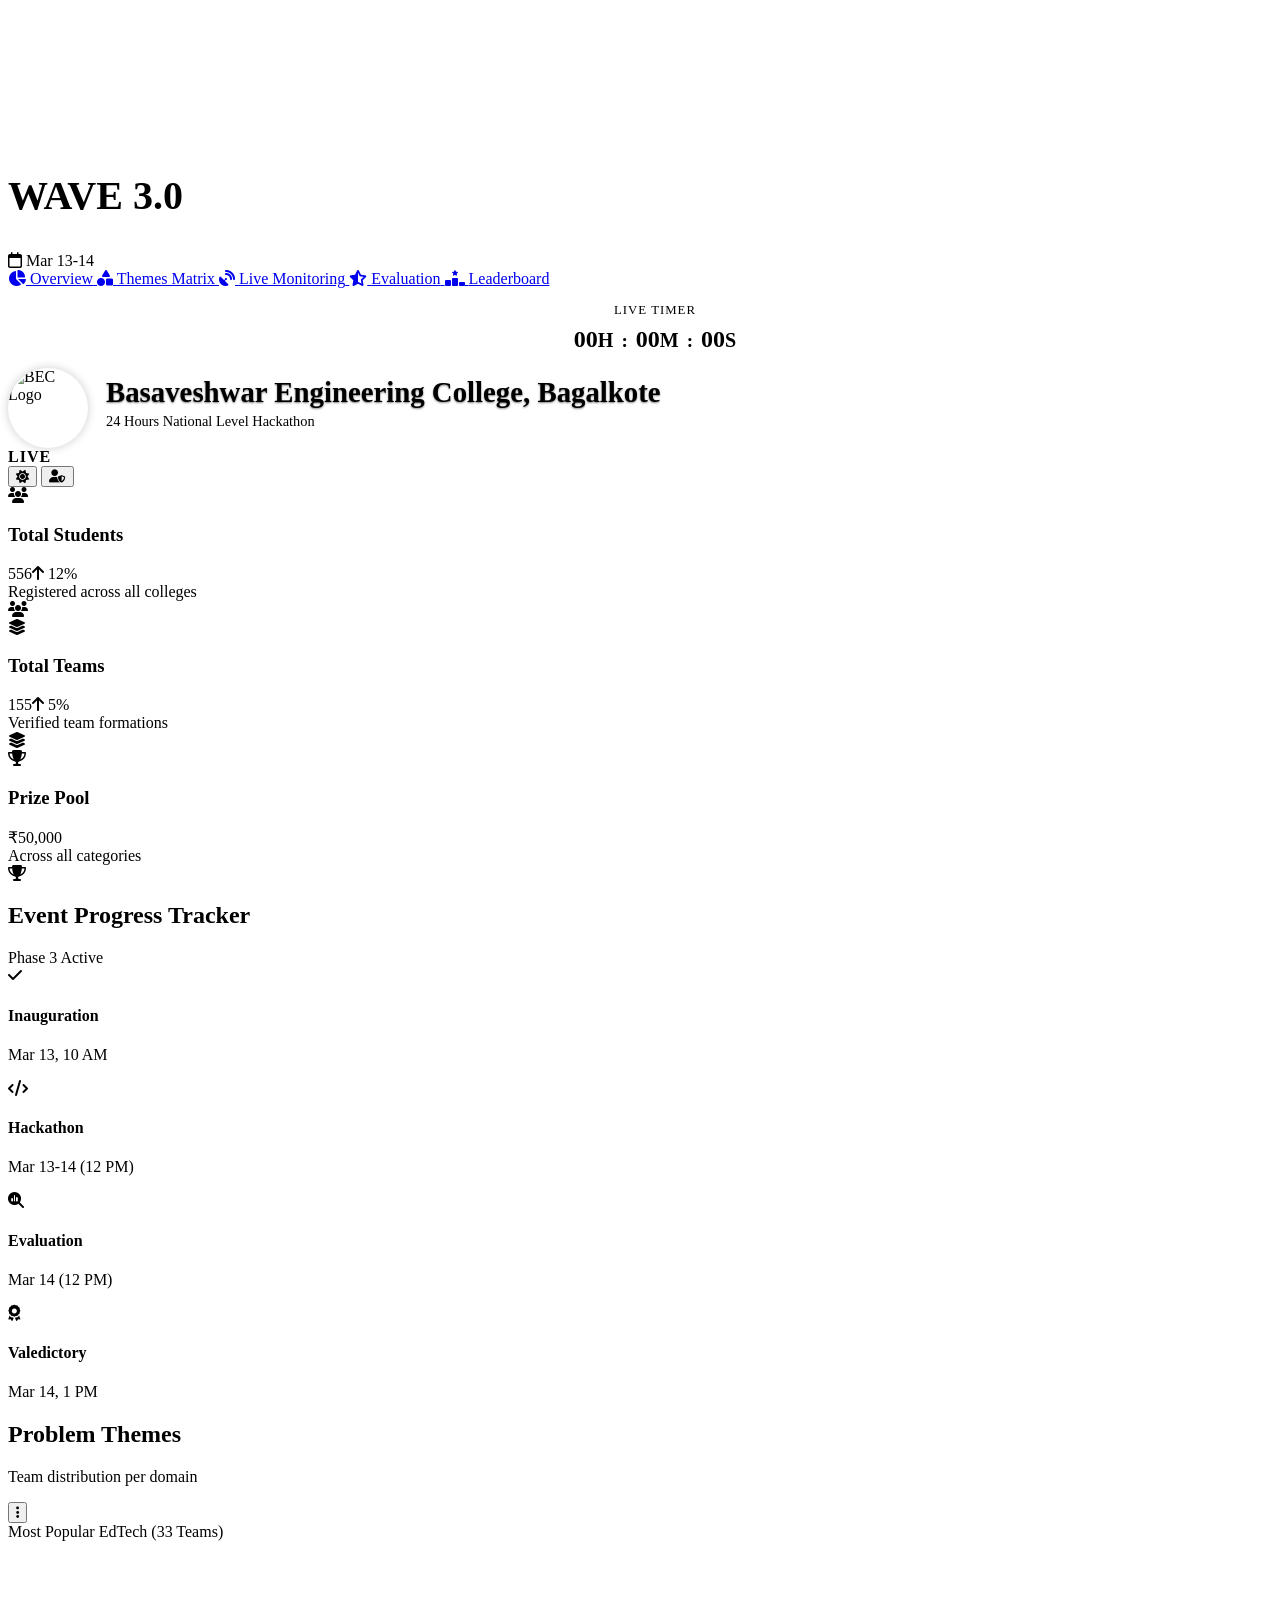
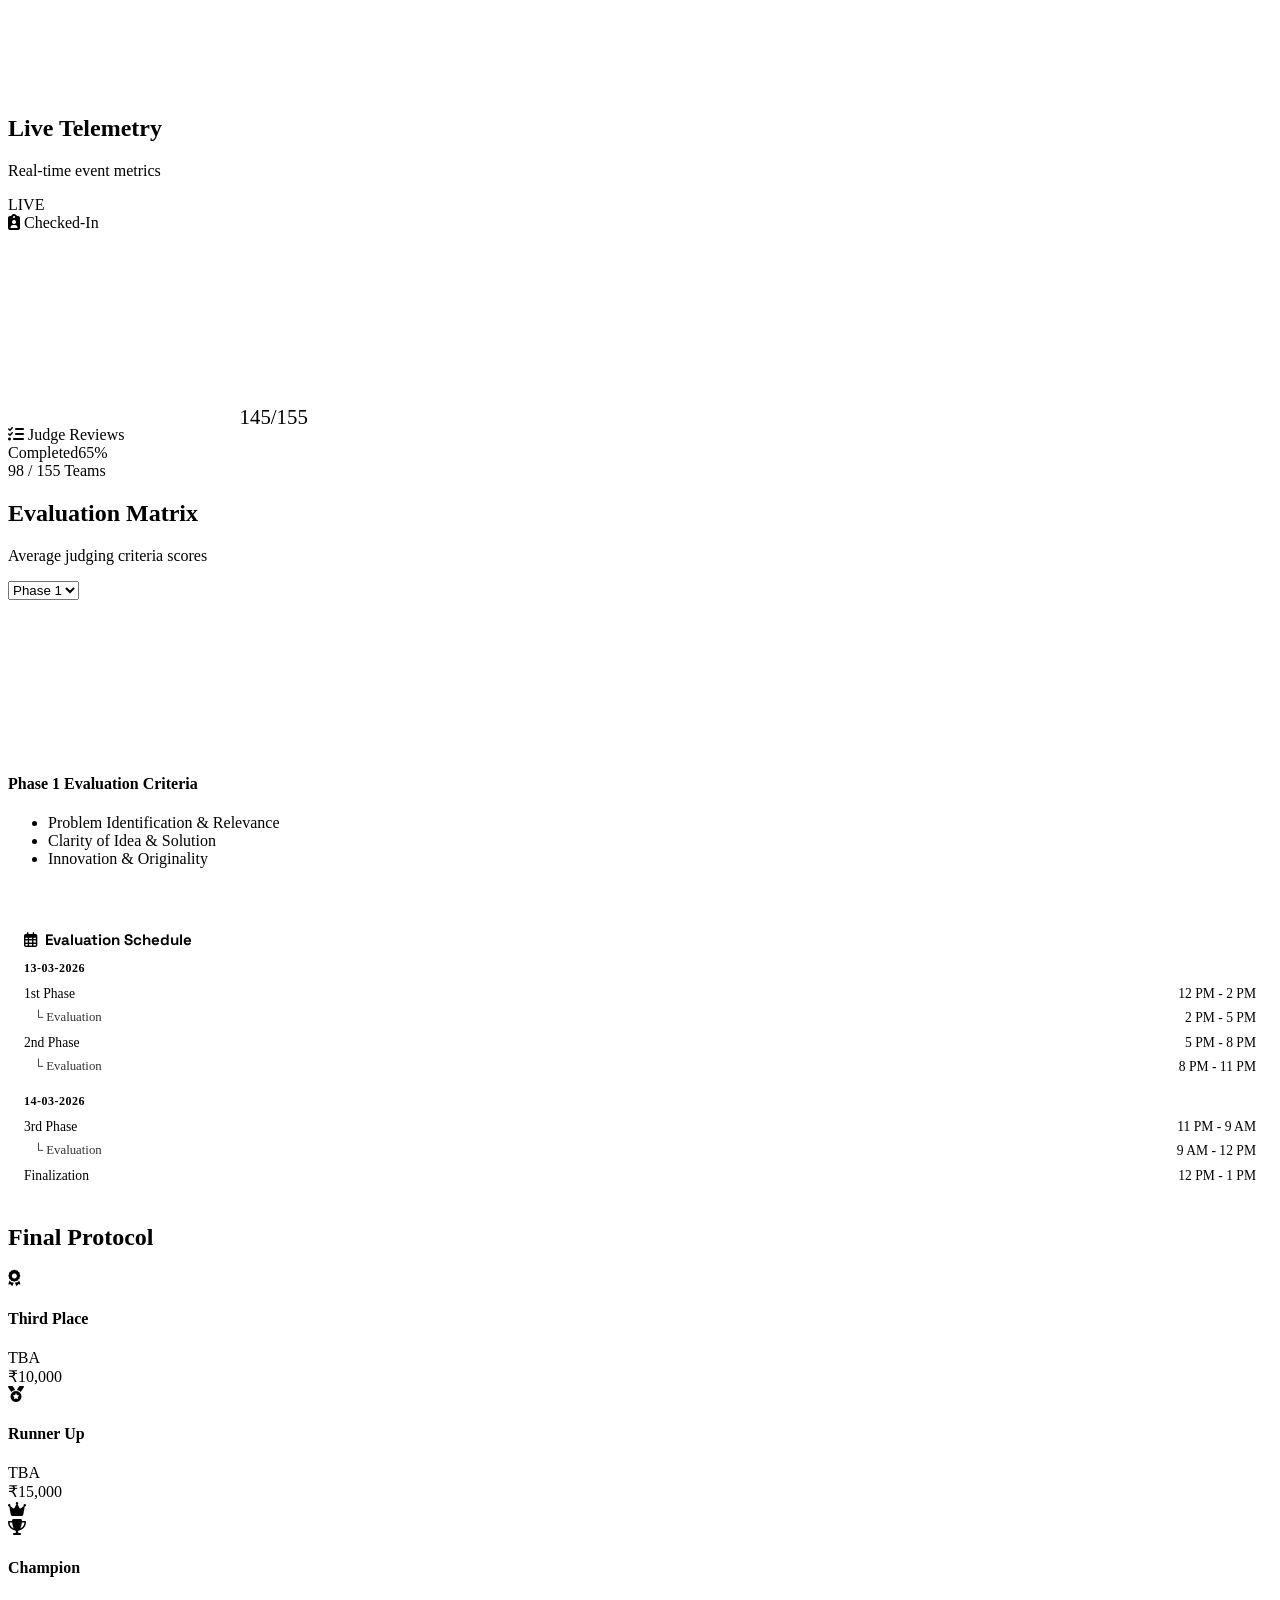
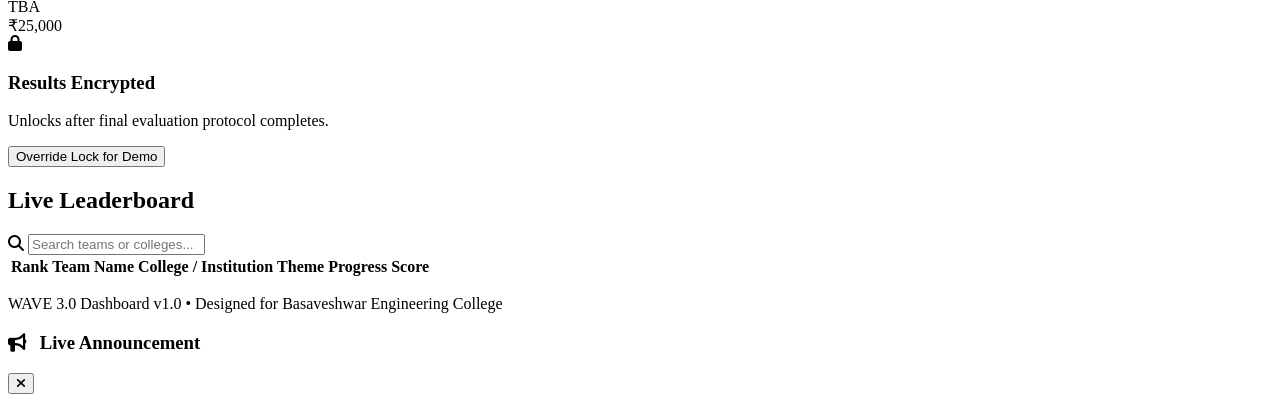
==== index.html @ 823eeda4 "Migrate from localStorage to Firebase Realtime Database for cross-device sync" ====
<!DOCTYPE html>
<html lang="en">

<head>
    <meta charset="UTF-8">
    <meta name="viewport" content="width=device-width, initial-scale=1.0">
    <title>WAVE 3.0 | National Level Hackathon Dashboard</title>

    <!-- Fonts -->
    <link rel="preconnect" href="https://fonts.googleapis.com">
    <link rel="preconnect" href="https://fonts.gstatic.com" crossorigin>
    <link
        href="https://fonts.googleapis.com/css2?family=Outfit:wght@300;400;500;600;700;800&family=Space+Grotesk:wght@400;500;600;700&display=swap"
        rel="stylesheet">

    <!-- Icons -->
    <link rel="stylesheet" href="https://cdnjs.cloudflare.com/ajax/libs/font-awesome/6.4.0/css/all.min.css">

    <!-- Chart.js -->
    <script src="https://cdn.jsdelivr.net/npm/chart.js"></script>

    <!-- Custom Styles -->
    <link rel="stylesheet" href="styles.css">
</head>

<body>

    <!-- Ambient Background Effects -->
    <div class="ambient-bg ambient-1"></div>
    <div class="ambient-bg ambient-2"></div>
    <div class="ambient-bg ambient-3"></div>

    <!-- Light Theme Video Background -->
    <div class="light-bg-video">
        <video autoplay loop muted playsinline>
            <source
                src="https://assets.mixkit.co/videos/preview/mixkit-set-of-colors-moving-in-a-cylinder-1839-large.mp4"
                type="video/mp4">
        </video>
        <div class="video-overlay"></div>
    </div>

    <div class="app-container">
        <!-- Sidebar Navigation -->
        <aside class="sidebar glass-panel">
            <div class="logo">
                <h2 style="font-size: 2.5rem; margin-top: 10px;">WAVE <span>3.0</span></h2>
            </div>

            <div class="event-info-compact">
                <span class="badge date-badge"><i class="fa-regular fa-calendar"></i> Mar 13-14</span>
            </div>

            <nav class="nav-menu">
                <a href="#overview" class="nav-item active">
                    <i class="fa-solid fa-chart-pie"></i>
                    <span>Overview</span>
                </a>
                <a href="#themes" class="nav-item">
                    <i class="fa-solid fa-shapes"></i>
                    <span>Themes Matrix</span>
                </a>
                <a href="#live" class="nav-item">
                    <i class="fa-solid fa-satellite-dish"></i>
                    <span>Live Monitoring</span>
                </a>
                <a href="#evaluation" class="nav-item">
                    <i class="fa-solid fa-star-half-stroke"></i>
                    <span>Evaluation</span>
                </a>
                <a href="#leaderboard" class="nav-item">
                    <i class="fa-solid fa-ranking-star"></i>
                    <span>Leaderboard</span>
                </a>
            </nav>

            <div class="sidebar-footer">
                <div class="countdown-widget glass-panel highlight-border"
                    style="padding: 15px; display: flex; flex-direction: column; align-items: center; justify-content: center; border-radius: 12px; margin-top: auto; width: 100%;">
                    <span class="timer-label"
                        style="display: block; margin-bottom: 8px; font-size: 0.8rem; color: var(--text-muted); text-transform: uppercase; letter-spacing: 1px; border-left: none; padding-left: 0;">Live
                        Timer</span>
                    <div class="time-blocks" id="sidebar-countdown-display"
                        style="font-size: 1.5rem; color: var(--text-main); font-weight: 700; display: flex; justify-content: center; align-items: baseline; gap: 8px; width: 100%;">
                        <span class="time-unit text-gradient-1">00<small>H</small></span><span
                            style="color:var(--text-muted); font-size: 1.2rem;">:</span>
                        <span class="time-unit text-gradient-1">00<small>M</small></span><span
                            style="color:var(--text-muted); font-size: 1.2rem;">:</span>
                        <span class="time-unit text-gradient-1">00<small>S</small></span>
                    </div>
                </div>
            </div>
        </aside>

        <!-- Main Dashboard Content -->
        <main class="main-content">

            <!-- Top Header Bar -->
            <header class="top-bar">
                <div class="page-title" style="display: flex; align-items: center; gap: 18px;">
                    <img src="logo.png" alt="BEC Logo"
                        style="width: 80px; height: 80px; border-radius: 50%; object-fit: cover; background: #fff; box-shadow: 0 0 10px rgba(0,0,0,0.2);">
                    <div>
                        <h2
                            style="font-size: 1.8rem; margin: 0; color: var(--text-main); font-weight: 700; text-shadow: 0 1px 2px rgba(0,0,0,0.5);">
                            Basaveshwar Engineering College, Bagalkote</h2>
                        <h1 style="font-size: 0.9rem; margin-top: 4px; color: var(--text-muted); font-weight: 500;">24
                            Hours National Level Hackathon</h1>
                    </div>
                </div>

                <div class="header-actions">
                    <div class="status-indicator">
                        <span class="pulse"></span>
                        <span style="text-transform: uppercase; letter-spacing: 1px; font-weight: 800;">LIVE</span>
                    </div>

                    <button class="icon-btn glass-panel" id="theme-toggle" title="Toggle Theme"><i
                            class="fa-solid fa-sun"></i></button>
                    <button class="icon-btn glass-panel"><i class="fa-solid fa-user-shield"></i></button>
                </div>
            </header>

            <div class="scroll-area">

                <!-- KPI Statistics -->
                <section id="overview" class="kpi-grid">
                    <div class="kpi-card glass-panel accent-primary">
                        <div class="kpi-icon"><i class="fa-solid fa-users"></i></div>
                        <div class="kpi-details">
                            <h3>Total Students</h3>
                            <div class="kpi-value" id="val-kpiStudents">556<span class="trend up"><i
                                        class="fa-solid fa-arrow-up"></i>
                                    12%</span></div>
                            <div class="kpi-subtext">Registered across all colleges</div>
                        </div>
                        <div class="kpi-bg-icon"><i class="fa-solid fa-users"></i></div>
                    </div>

                    <div class="kpi-card glass-panel accent-secondary">
                        <div class="kpi-icon"><i class="fa-solid fa-layer-group"></i></div>
                        <div class="kpi-details">
                            <h3>Total Teams</h3>
                            <div class="kpi-value" id="val-kpiTeams">155<span class="trend up"><i
                                        class="fa-solid fa-arrow-up"></i>
                                    5%</span></div>
                            <div class="kpi-subtext">Verified team formations</div>
                        </div>
                        <div class="kpi-bg-icon"><i class="fa-solid fa-layer-group"></i></div>
                    </div>

                    <div class="kpi-card glass-panel accent-tertiary">
                        <div class="kpi-icon"><i class="fa-solid fa-trophy"></i></div>
                        <div class="kpi-details">
                            <h3>Prize Pool</h3>
                            <div class="kpi-value" id="val-kpiPrize">₹50,000</div>
                            <div class="kpi-subtext">Across all categories</div>
                        </div>
                        <div class="kpi-bg-icon"><i class="fa-solid fa-trophy"></i></div>
                    </div>

                </section>

                <!-- Event Timeline Tracker -->
                <section class="timeline-section glass-panel">
                    <div class="section-header">
                        <h2>Event Progress Tracker</h2>
                        <span class="badge status-badge">Phase 3 Active</span>
                    </div>

                    <div class="timeline-container">
                        <div class="timeline-track"></div>
                        <div class="timeline-nodes">
                            <div class="node completed">
                                <div class="node-icon"><i class="fa-solid fa-check"></i></div>
                                <h4>Inauguration</h4>
                                <p>Mar 13, 10 AM</p>
                            </div>
                            <div class="node active pulse-node">
                                <div class="node-icon"><i class="fa-solid fa-code"></i></div>
                                <h4>Hackathon</h4>
                                <p>Mar 13-14 (12 PM)</p>
                            </div>
                            <div class="node">
                                <div class="node-icon"><i class="fa-solid fa-magnifying-glass-chart"></i></div>
                                <h4>Evaluation</h4>
                                <p>Mar 14 (12 PM)</p>
                            </div>
                            <div class="node">
                                <div class="node-icon"><i class="fa-solid fa-award"></i></div>
                                <h4>Valedictory</h4>
                                <p>Mar 14, 1 PM</p>
                            </div>
                        </div>
                    </div>
                </section>

                <!-- Complex Grid Layout for Charts & Data -->
                <div class="dashboard-grid">

                    <!-- Themes & Problem Statements -->
                    <section id="themes" class="chart-panel glass-panel tall">
                        <div class="section-header">
                            <div>
                                <h2>Problem Themes</h2>
                                <p class="sub-header">Team distribution per domain</p>
                            </div>
                            <button class="icon-btn small"><i class="fa-solid fa-ellipsis-vertical"></i></button>
                        </div>

                        <div class="theme-highlights">
                            <div class="highlight-item">
                                <span class="highlight-label">Most Popular</span>
                                <span class="highlight-value text-gradient-1">EdTech (33 Teams)</span>
                            </div>
                        </div>

                        <div class="chart-wrapper">
                            <canvas id="themesChart"></canvas>
                        </div>
                    </section>

                    <!-- Live Monitoring Mini-Dashboard -->
                    <section id="live" class="live-monitoring glass-panel wide">
                        <div class="section-header">
                            <div>
                                <h2>Live Telemetry</h2>
                                <p class="sub-header">Real-time event metrics</p>
                            </div>
                            <span class="live-badge"><span class="dot"></span> LIVE</span>
                        </div>

                        <div class="metrics-grid">
                            <div class="metric-box">
                                <div class="metric-header">
                                    <i class="fa-solid fa-clipboard-user color-1"></i> Checked-In
                                </div>
                                <div class="metric-content">
                                    <div class="circ-progress"
                                        style="--val: 92%; --clr: #38bdf8; transform: scale(1.3); margin: 20px;">
                                        <svg>
                                            <circle cx="60" cy="60" r="50"></circle>
                                            <circle cx="60" cy="60" r="50"></circle>
                                        </svg>
                                        <span id="val-telemetryCheckedInSpan">145/155</span>
                                    </div>
                                </div>
                            </div>


                            <div class="metric-box">
                                <div class="metric-header">
                                    <i class="fa-solid fa-list-check color-4"></i> Judge Reviews
                                </div>
                                <div class="metric-content">
                                    <div class="progress-bar-container">
                                        <div class="bar-labels"><span>Completed</span><span
                                                id="val-telemetryReviewsPct">65%</span></div>
                                        <div class="progress-track">
                                            <div class="progress-fill" id="val-telemetryReviewsFill"
                                                style="width: 65%;"></div>
                                        </div>
                                        <div class="reviews-count" id="val-telemetryReviewsCount">98 / 155 Teams</div>
                                    </div>
                                </div>
                            </div>
                        </div>
                    </section>


                </div><!-- End Grid 1 -->

                <!-- Middle Content Area -->
                <div class="content-row">

                    <!-- Evaluation Dashboard -->
                    <section id="evaluation" class="evaluation-panel glass-panel flex-2">
                        <div class="section-header">
                            <div>
                                <h2>Evaluation Matrix</h2>
                                <p class="sub-header">Average judging criteria scores</p>
                            </div>
                            <div class="filters">
                                <select class="glass-select" id="phaseFilter">
                                    <option>Phase 1</option>
                                    <option>Phase 2</option>
                                    <option>Phase 3</option>
                                </select>
                            </div>
                        </div>

                        <div class="eval-content">
                            <div class="eval-chart-area">
                                <canvas id="radarChart"></canvas>
                            </div>

                            <div class="eval-stats">
                                <!-- Removed Average Score stat-row -->
                                <!-- Status removed -->

                                <h4 class="criteria-title" id="criteriaTitle">Phase 1 Evaluation Criteria</h4>
                                <ul class="criteria-list" id="criteriaList">
                                    <li><span class="dot c-1"></span> Problem Identification & Relevance</li>
                                    <li><span class="dot c-2"></span> Clarity of Idea & Solution</li>
                                    <li><span class="dot c-3"></span> Innovation & Originality</li>
                                </ul>

                                <div class="schedule-box"
                                    style="margin-top: 25px; padding: 16px; background: var(--card-inner-bg); border-radius: 12px; border-left: 4px solid var(--accent-1);">
                                    <h4
                                        style="font-family: 'Space Grotesk'; font-size: 0.95rem; margin-bottom: 12px; display: flex; align-items: center; gap: 8px;">
                                        <i class="fa-regular fa-calendar-days"
                                            style="color: var(--accent-1-light);"></i> Evaluation Schedule
                                    </h4>

                                    <div
                                        style="font-size: 0.75rem; color: var(--accent-2-light); font-weight: 700; margin-bottom: 6px; text-transform: uppercase; letter-spacing: 0.5px;">
                                        13-03-2026</div>
                                    <div
                                        style="display: flex; justify-content: space-between; font-size: 0.85rem; padding: 4px 0;">
                                        <span style="color: var(--text-main); font-weight: 500;">1st Phase</span> <span
                                            style="color: var(--text-muted);">12 PM - 2 PM</span>
                                    </div>
                                    <div
                                        style="display: flex; justify-content: space-between; font-size: 0.85rem; padding: 4px 0; border-bottom: 1px dashed rgba(255,255,255,0.05);">
                                        <span style="color: var(--text-main); font-weight: 500; padding-left: 10px; font-size: 0.8rem; opacity: 0.8;">└ Evaluation</span> <span
                                            style="color: var(--text-muted);">2 PM - 5 PM</span>
                                    </div>
                                    <div
                                        style="display: flex; justify-content: space-between; font-size: 0.85rem; padding: 4px 0;">
                                        <span style="color: var(--text-main); font-weight: 500;">2nd Phase</span> <span
                                            style="color: var(--text-muted);">5 PM - 8 PM</span>
                                    </div>
                                    <div
                                        style="display: flex; justify-content: space-between; font-size: 0.85rem; padding: 4px 0; border-bottom: 1px dashed rgba(255,255,255,0.05);">
                                        <span style="color: var(--text-main); font-weight: 500; padding-left: 10px; font-size: 0.8rem; opacity: 0.8;">└ Evaluation</span> <span
                                            style="color: var(--text-muted);">8 PM - 11 PM</span>
                                    </div>

                                    <div
                                        style="font-size: 0.75rem; color: var(--accent-2-light); font-weight: 700; margin-top: 14px; margin-bottom: 6px; text-transform: uppercase; letter-spacing: 0.5px;">
                                        14-03-2026</div>
                                    <div
                                        style="display: flex; justify-content: space-between; font-size: 0.85rem; padding: 4px 0;">
                                        <span style="color: var(--text-main); font-weight: 500;">3rd Phase</span> <span
                                            style="color: var(--text-muted);">11 PM - 9 AM</span>
                                    </div>
                                    <div
                                        style="display: flex; justify-content: space-between; font-size: 0.85rem; padding: 4px 0; border-bottom: 1px dashed rgba(255,255,255,0.05);">
                                        <span style="color: var(--text-main); font-weight: 500; padding-left: 10px; font-size: 0.8rem; opacity: 0.8;">└ Evaluation</span> <span
                                            style="color: var(--text-muted);">9 AM - 12 PM</span>
                                    </div>
                                    <div
                                        style="display: flex; justify-content: space-between; font-size: 0.85rem; padding: 4px 0;">
                                        <span style="color: var(--text-main); font-weight: 500;">Finalization</span>
                                        <span style="color: var(--text-muted);">12 PM - 1 PM</span>
                                    </div>
                                </div>
                            </div>
                        </div>
                    </section>

                    <!-- Winners / Results Section -->
                    <section class="results-panel glass-panel flex-1">
                        <div class="section-header center">
                            <h2 class="glow-text">Final Protocol</h2>
                        </div>

                        <div class="podium-area hidden" id="resultsPodium">
                            <div class="podium-spot third-place">
                                <div class="trophy-icon bronze"><i class="fa-solid fa-award"></i></div>
                                <h4>Third Place</h4>
                                <div class="team-name placeholderblur">TBA</div>
                                <div class="prize">₹10,000</div>
                            </div>

                            <div class="podium-spot runner-up">
                                <div class="trophy-icon silver"><i class="fa-solid fa-medal"></i></div>
                                <h4>Runner Up</h4>
                                <div class="team-name placeholderblur">TBA</div>
                                <div class="prize">₹15,000</div>
                            </div>

                            <div class="podium-spot winner">
                                <div class="winner-crown"><i class="fa-solid fa-crown"></i></div>
                                <div class="trophy-icon gold"><i class="fa-solid fa-trophy"></i></div>
                                <h4>Champion</h4>
                                <div class="team-name placeholderblur">TBA</div>
                                <div class="prize">₹25,000</div>
                            </div>
                        </div>

                        <div class="results-lock" id="resultsLock">
                            <div class="lock-icon"><i class="fa-solid fa-lock"></i></div>
                            <h3>Results Encrypted</h3>
                            <p>Unlocks after final evaluation protocol completes.</p>
                            <button class="btn-primary" onclick="unlockResults()">Override Lock for Demo</button>
                        </div>
                    </section>

                </div>

                <!-- Leaderboard Table -->
                <section id="leaderboard" class="glass-panel table-panel full-width">
                    <div class="section-header">
                        <h2>Live Leaderboard</h2>
                        <div class="search-box glass-panel">
                            <i class="fa-solid fa-search"></i>
                            <input type="text" placeholder="Search teams or colleges...">
                        </div>
                    </div>

                    <div class="table-responsive">
                        <table class="leaderboard-table">
                            <thead>
                                <tr>
                                    <th>Rank</th>
                                    <th>Team Name</th>
                                    <th>College / Institution</th>
                                    <th>Theme</th>
                                    <th>Progress</th>
                                    <th>Score</th>
                                </tr>
                            </thead>
                            <tbody id="leaderboardBody">
                                <!-- Populated via JS -->
                            </tbody>
                        </table>
                    </div>
                </section>

                <footer class="dashboard-footer">
                    <p>WAVE 3.0 Dashboard v1.0 • Designed for Basaveshwar Engineering College</p>
                </footer>

            </div> <!-- End Scroll Area -->
        </main>
    </div>

    <!-- Announcement Modal -->
    <div id="announcementModal" class="announcement-modal glass-panel">
        <div class="modal-content">
            <div class="modal-header">
                <h3><i class="fa-solid fa-bullhorn" style="color: var(--warning); margin-right: 8px;"></i> Live
                    Announcement</h3>
                <button class="close-btn" id="closeAnnouncement" title="Dismiss"><i
                        class="fa-solid fa-xmark"></i></button>
            </div>
            <div class="modal-body">
                <p id="announcementText"></p>
            </div>
        </div>
    </div>

    <!-- Firebase SDK -->
    <script src="https://www.gstatic.com/firebasejs/10.12.0/firebase-app-compat.js"></script>
    <script src="https://www.gstatic.com/firebasejs/10.12.0/firebase-database-compat.js"></script>
    <script>
      const firebaseConfig = {
        apiKey: "AIzaSyD2qMtghJvPz-q-ocvJIHCxxHdGhE-P-HE",
        authDomain: "wave-3-0.firebaseapp.com",
        databaseURL: "https://wave-3-0-default-rtdb.asia-southeast1.firebasedatabase.app",
        projectId: "wave-3-0",
        storageBucket: "wave-3-0.firebasestorage.app",
        messagingSenderId: "393079919567",
        appId: "1:393079919567:web:6c77c2d3171559cbf3f8ba"
      };
      firebase.initializeApp(firebaseConfig);
      window.db = firebase.database();
    </script>

    <!-- Scripts -->
    <script src="script.js"></script>
</body>

</html>
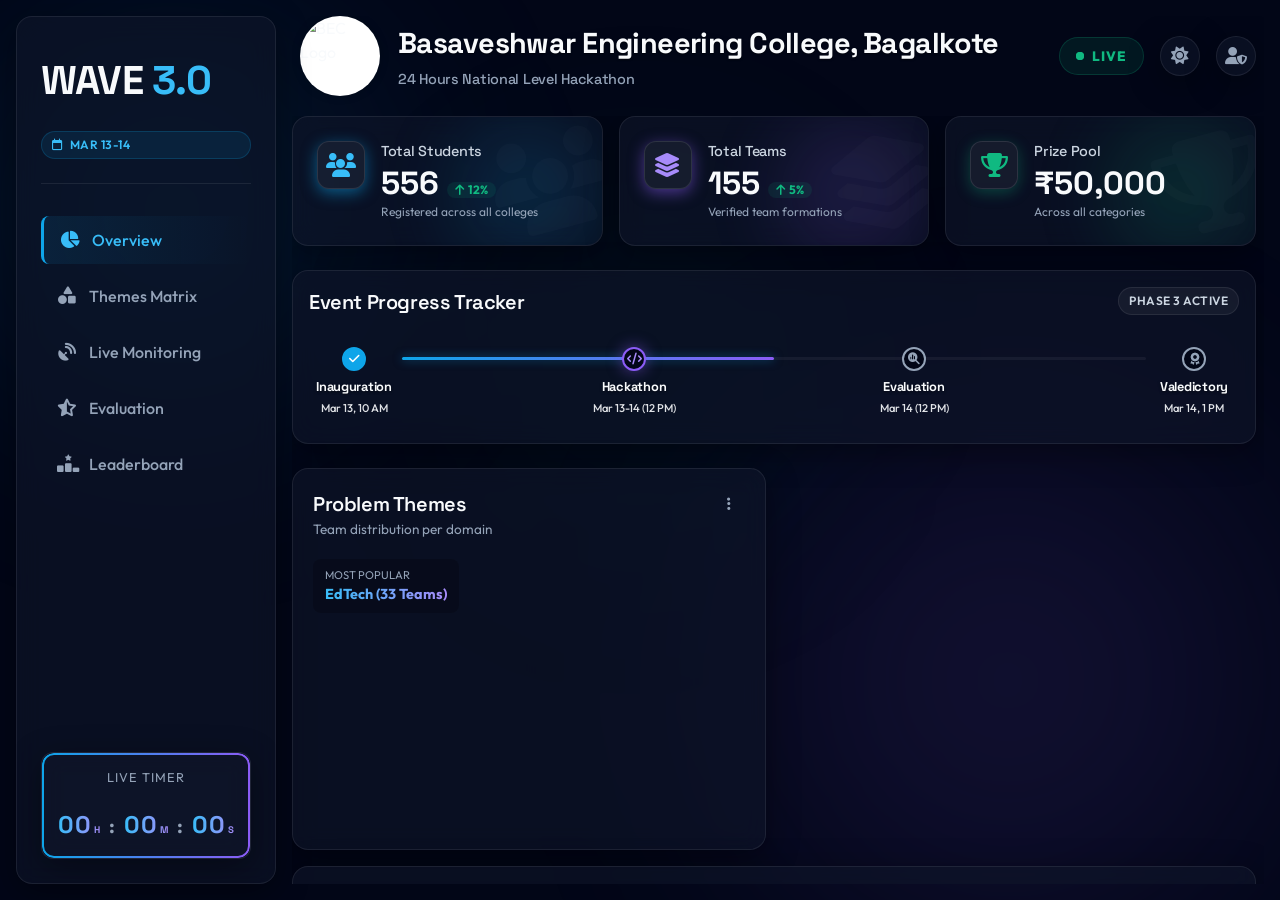
==== commit 1caac3bd: "Add fullscreen clock mode and auto-scroll features with admin controls" ====
--- a/index.html
+++ b/index.html
@@ -24,6 +24,39 @@
 </head>
 
 <body>
+
+    <!-- Fullscreen Clock Overlay -->
+    <div id="fullscreenClockOverlay" class="fullscreen-clock-overlay hidden">
+        <div class="fs-clock-content">
+            <div class="fs-clock-branding">
+                <h2 class="fs-clock-title">WAVE <span>3.0</span></h2>
+                <p class="fs-clock-subtitle">24 Hours National Level Hackathon</p>
+            </div>
+            <div class="fs-clock-timer-wrap">
+                <div class="fs-clock-timer" id="fs-clock-timer">
+                    <div class="fs-time-block">
+                        <span class="fs-time-value" id="fs-hours">00</span>
+                        <span class="fs-time-label">HOURS</span>
+                    </div>
+                    <span class="fs-time-separator">:</span>
+                    <div class="fs-time-block">
+                        <span class="fs-time-value" id="fs-minutes">00</span>
+                        <span class="fs-time-label">MINUTES</span>
+                    </div>
+                    <span class="fs-time-separator">:</span>
+                    <div class="fs-time-block">
+                        <span class="fs-time-value" id="fs-seconds">00</span>
+                        <span class="fs-time-label">SECONDS</span>
+                    </div>
+                </div>
+            </div>
+            <div class="fs-clock-badge">
+                <span class="pulse"></span>
+                <span>LIVE COUNTDOWN</span>
+            </div>
+        </div>
+        <div class="fs-particles" id="fsParticles"></div>
+    </div>
 
     <!-- Ambient Background Effects -->
     <div class="ambient-bg ambient-1"></div>
@@ -452,6 +485,12 @@
         </div>
     </div>
 
+    <!-- Auto-Scroll Indicator -->
+    <div id="autoScrollIndicator" class="auto-scroll-indicator hidden">
+        <i class="fa-solid fa-arrows-up-down"></i>
+        <span>Auto-Scrolling</span>
+    </div>
+
     <!-- Firebase SDK -->
     <script src="https://www.gstatic.com/firebasejs/10.12.0/firebase-app-compat.js"></script>
     <script src="https://www.gstatic.com/firebasejs/10.12.0/firebase-database-compat.js"></script>
--- a/styles.css
+++ b/styles.css
@@ -0,0 +1,2410 @@
+/* WAVE 3.0 Hackathon Dashboard Styles */
+
+:root {
+    --bg-base: #020617;
+    --bg-surface: rgba(15, 23, 42, 0.6);
+    --bg-surface-hover: rgba(15, 23, 42, 0.8);
+
+    --accent-1: #0ea5e9;
+    --accent-1-light: #38bdf8;
+    --accent-1-glow: rgba(14, 165, 233, 0.5);
+
+    --accent-2: #8b5cf6;
+    --accent-2-light: #a78bfa;
+    --accent-2-glow: rgba(139, 92, 246, 0.5);
+
+    --success: #10b981;
+    --success-glow: rgba(16, 185, 129, 0.3);
+    --warning: #f59e0b;
+    --error: #ef4444;
+
+    --text-main: #f8fafc;
+    --text-muted: #94a3b8;
+    --text-dark: #cbd5e1;
+
+    --glass-border: rgba(255, 255, 255, 0.08);
+    --glass-border-strong: rgba(255, 255, 255, 0.15);
+    --glass-shadow: 0 8px 32px 0 rgba(0, 0, 0, 0.37);
+    --glass-blur: blur(12px);
+
+    --radius-sm: 8px;
+    --radius-md: 16px;
+    --transition: all 0.3s cubic-bezier(0.4, 0, 0.2, 1);
+
+    --card-inner-bg: rgba(0, 0, 0, 0.2);
+    --glass-select-bg: rgba(0, 0, 0, 0.3);
+}
+
+[data-theme="light"] {
+    --bg-base: #f8fafc;
+    --bg-surface: rgba(255, 255, 255, 0.85);
+    --bg-surface-hover: rgba(255, 255, 255, 1);
+
+    --text-main: #0f172a;
+    --text-muted: #64748b;
+    --text-dark: #1e293b;
+
+    --glass-border: rgba(0, 0, 0, 0.05);
+    --glass-border-strong: rgba(14, 165, 233, 0.3);
+    --glass-shadow: 0 10px 40px -10px rgba(0, 0, 0, 0.1);
+
+    --card-inner-bg: rgba(241, 245, 249, 0.7);
+    --glass-select-bg: rgba(255, 255, 255, 0.9);
+
+    --accent-1-glow: rgba(14, 165, 233, 0.3);
+    --accent-2-glow: rgba(139, 92, 246, 0.3);
+}
+
+[data-theme="light"] .glass-panel {
+    box-shadow: 0 10px 30px -10px rgba(14, 165, 233, 0.15),
+        0 4px 6px -4px rgba(0, 0, 0, 0.05);
+    transition: all 0.4s cubic-bezier(0.4, 0, 0.2, 1);
+}
+
+[data-theme="light"] .glass-panel:hover {
+    transform: translateY(-4px);
+    box-shadow: 0 20px 40px -10px rgba(14, 165, 233, 0.25),
+        0 8px 10px -6px rgba(0, 0, 0, 0.1);
+    border-color: rgba(14, 165, 233, 0.4);
+}
+
+[data-theme="light"] .kpi-card:hover::before {
+    opacity: 0.5;
+    filter: blur(30px);
+}
+
+@keyframes light-gradient-pan {
+    0% {
+        background-position: 0% 50%;
+    }
+
+    50% {
+        background-position: 100% 50%;
+    }
+
+    100% {
+        background-position: 0% 50%;
+    }
+}
+
+[data-theme="light"] body {
+    background: transparent;
+}
+
+* {
+    margin: 0;
+    padding: 0;
+    box-sizing: border-box;
+}
+
+body {
+    font-family: 'Outfit', sans-serif;
+    background-color: var(--bg-base);
+    color: var(--text-main);
+    line-height: 1.5;
+    overflow: hidden;
+    height: 100vh;
+    height: 100dvh;
+}
+
+h1,
+h2,
+h3,
+h4,
+h5,
+h6 {
+    font-family: 'Space Grotesk', sans-serif;
+    letter-spacing: -0.02em;
+}
+
+a {
+    text-decoration: none;
+    color: inherit;
+}
+
+button {
+    font-family: inherit;
+    cursor: pointer;
+    border: none;
+    outline: none;
+    background: transparent;
+}
+
+input,
+select {
+    font-family: inherit;
+}
+
+.ambient-bg {
+    position: fixed;
+    border-radius: 50%;
+    filter: blur(100px);
+    z-index: -1;
+    animation: float 20s infinite ease-in-out alternate;
+}
+
+.ambient-1 {
+    top: -10%;
+    left: -10%;
+    width: 600px;
+    height: 600px;
+    background: radial-gradient(circle, rgba(14, 165, 233, 0.15) 0%, rgba(0, 0, 0, 0) 70%);
+}
+
+[data-theme="light"] .ambient-1 {
+    background: radial-gradient(circle, rgba(14, 165, 233, 0.3) 0%, rgba(255, 255, 255, 0) 70%);
+}
+
+.ambient-2 {
+    bottom: -20%;
+    right: -10%;
+    width: 800px;
+    height: 800px;
+    background: radial-gradient(circle, rgba(139, 92, 246, 0.15) 0%, rgba(0, 0, 0, 0) 70%);
+    animation-delay: -5s;
+}
+
+[data-theme="light"] .ambient-2 {
+    background: radial-gradient(circle, rgba(139, 92, 246, 0.3) 0%, rgba(255, 255, 255, 0) 70%);
+}
+
+.ambient-3 {
+    top: 40%;
+    left: 50%;
+    transform: translate(-50%, -50%);
+    width: 500px;
+    height: 500px;
+    background: radial-gradient(circle, rgba(16, 185, 129, 0.08) 0%, rgba(0, 0, 0, 0) 70%);
+    animation-duration: 25s;
+}
+
+[data-theme="light"] .ambient-3 {
+    background: radial-gradient(circle, rgba(16, 185, 129, 0.2) 0%, rgba(255, 255, 255, 0) 70%);
+}
+
+@keyframes float {
+    0% {
+        transform: translateY(0) scale(1);
+    }
+
+    100% {
+        transform: translateY(-50px) scale(1.1);
+    }
+}
+
+/* Animated Video Background (Light Mode) */
+.light-bg-video {
+    position: fixed;
+    top: 0;
+    left: 0;
+    width: 100vw;
+    height: 100vh;
+    overflow: hidden;
+    z-index: -2;
+    opacity: 0;
+    transition: opacity 0.5s ease;
+    pointer-events: none;
+}
+
+[data-theme="light"] .light-bg-video {
+    opacity: 1;
+}
+
+.light-bg-video video {
+    width: 100vw;
+    height: 100vh;
+    object-fit: cover;
+    position: absolute;
+    top: 0;
+    left: 0;
+}
+
+.video-overlay {
+    position: absolute;
+    top: 0;
+    left: 0;
+    width: 100%;
+    height: 100%;
+    /* Add a rich frosted glass fade over the video */
+    background: linear-gradient(135deg, rgba(255, 255, 255, 0.4), rgba(240, 249, 255, 0.7));
+    backdrop-filter: blur(16px);
+    -webkit-backdrop-filter: blur(16px);
+}
+
+.glass-panel {
+    background: var(--bg-surface);
+    backdrop-filter: var(--glass-blur);
+    -webkit-backdrop-filter: var(--glass-blur);
+    border: 1px solid var(--glass-border);
+    border-radius: var(--radius-md);
+    box-shadow: var(--glass-shadow);
+    transition: var(--transition);
+    animation: panel-glow 12s infinite alternate ease-in-out;
+}
+
+@keyframes panel-glow {
+    0% {
+        box-shadow: 0 0 10px rgba(14, 165, 233, 0.3), inset 0 0 5px rgba(14, 165, 233, 0.2);
+        border-color: rgba(14, 165, 233, 0.4);
+    }
+
+    50% {
+        box-shadow: 0 0 25px rgba(56, 189, 248, 0.7), 0 0 10px rgba(139, 92, 246, 0.4), inset 0 0 15px rgba(56, 189, 248, 0.3);
+        border-color: rgba(56, 189, 248, 0.8);
+    }
+
+    100% {
+        box-shadow: 0 0 10px rgba(139, 92, 246, 0.3), inset 0 0 5px rgba(139, 92, 246, 0.2);
+        border-color: rgba(139, 92, 246, 0.4);
+    }
+}
+
+.glass-panel:hover {
+    border-color: var(--glass-border-strong);
+    animation: none;
+    box-shadow: 0 0 40px rgba(14, 165, 233, 0.5), 0 8px 32px rgba(0, 0, 0, 0.3);
+}
+
+.text-gradient-1 {
+    background: linear-gradient(to right, var(--accent-1-light), var(--accent-2-light));
+    -webkit-background-clip: text;
+    -webkit-text-fill-color: transparent;
+    background-clip: text;
+}
+
+.text-gradient-2 {
+    background: linear-gradient(135deg, #10b981, #3b82f6);
+    -webkit-background-clip: text;
+    -webkit-text-fill-color: transparent;
+    background-clip: text;
+}
+
+.badge {
+    display: inline-flex;
+    align-items: center;
+    gap: 6px;
+    padding: 4px 10px;
+    border-radius: 20px;
+    font-size: 0.75rem;
+    font-weight: 600;
+    text-transform: uppercase;
+    letter-spacing: 0.5px;
+    background: rgba(255, 255, 255, 0.05);
+    border: 1px solid var(--glass-border);
+    color: var(--text-dark);
+}
+
+.btn-primary {
+    background: linear-gradient(135deg, var(--accent-1), var(--accent-2));
+    color: white;
+    padding: 10px 24px;
+    border-radius: var(--radius-sm);
+    font-weight: 600;
+    transition: var(--transition);
+    border: 1px solid rgba(255, 255, 255, 0.2);
+    box-shadow: 0 4px 15px rgba(139, 92, 246, 0.3);
+}
+
+.btn-primary:hover {
+    box-shadow: 0 6px 20px rgba(139, 92, 246, 0.5);
+    transform: translateY(-2px);
+}
+
+.icon-btn {
+    width: 40px;
+    height: 40px;
+    border-radius: 50%;
+    display: flex;
+    align-items: center;
+    justify-content: center;
+    color: var(--text-muted);
+    font-size: 1.1rem;
+}
+
+.icon-btn:hover {
+    color: var(--text-main);
+    background: rgba(255, 255, 255, 0.1);
+}
+
+.icon-btn.small {
+    width: 32px;
+    height: 32px;
+    font-size: 0.9rem;
+}
+
+.app-container {
+    display: flex;
+    height: 100vh;
+    height: 100dvh;
+    width: 100vw;
+    padding: 16px;
+    gap: 16px;
+    overflow: hidden;
+}
+
+.sidebar {
+    width: 260px;
+    height: 100%;
+    display: flex;
+    flex-direction: column;
+    padding: 24px;
+    flex-shrink: 0;
+}
+
+.logo {
+    display: flex;
+    align-items: center;
+    gap: 12px;
+    margin-bottom: 20px;
+}
+
+.logo-icon {
+    width: 40px;
+    height: 40px;
+    border-radius: 12px;
+    background: linear-gradient(135deg, var(--accent-1), var(--accent-2));
+    display: flex;
+    align-items: center;
+    justify-content: center;
+    font-size: 1.2rem;
+    color: white;
+    box-shadow: 0 0 20px var(--accent-1-glow);
+}
+
+.logo h2 {
+    font-size: 1.5rem;
+    font-weight: 700;
+    margin: 0;
+}
+
+.logo span {
+    color: var(--accent-1-light);
+}
+
+.event-info-compact {
+    display: flex;
+    flex-direction: column;
+    gap: 8px;
+    margin-bottom: 32px;
+    padding-bottom: 24px;
+    border-bottom: 1px solid var(--glass-border);
+}
+
+.date-badge {
+    background: rgba(14, 165, 233, 0.1);
+    color: var(--accent-1-light);
+    border-color: rgba(14, 165, 233, 0.2);
+}
+
+.nav-menu {
+    display: flex;
+    flex-direction: column;
+    gap: 8px;
+    flex-grow: 1;
+}
+
+.nav-item {
+    display: flex;
+    align-items: center;
+    gap: 12px;
+    padding: 12px 16px;
+    border-radius: var(--radius-sm);
+    color: var(--text-muted);
+    font-weight: 500;
+    transition: var(--transition);
+}
+
+.nav-item i {
+    width: 20px;
+    text-align: center;
+    font-size: 1.1rem;
+}
+
+.nav-item:hover {
+    color: var(--text-main);
+    background: rgba(255, 255, 255, 0.05);
+}
+
+.nav-item.active {
+    background: linear-gradient(to right, rgba(14, 165, 233, 0.1), transparent);
+    color: var(--accent-1-light);
+    border-left: 3px solid var(--accent-1);
+}
+
+.sidebar-footer {
+    margin-top: auto;
+}
+
+.organizer-card {
+    display: flex;
+    align-items: center;
+    gap: 12px;
+    padding: 12px;
+    border-radius: var(--radius-sm);
+    background: var(--card-inner-bg);
+    border: 1px solid var(--glass-border);
+}
+
+.org-avatar {
+    width: 36px;
+    height: 36px;
+    border-radius: 50%;
+}
+
+.org-details small {
+    display: block;
+    font-size: 0.7rem;
+    color: var(--text-muted);
+    text-transform: uppercase;
+}
+
+.org-details p {
+    font-size: 0.85rem;
+    font-weight: 600;
+    color: var(--text-main);
+}
+
+.main-content {
+    flex-grow: 1;
+    display: flex;
+    flex-direction: column;
+    height: 100%;
+    min-width: 0;
+    min-height: 0;
+    overflow: hidden;
+}
+
+.top-bar {
+    display: flex;
+    justify-content: space-between;
+    align-items: center;
+    padding: 0 8px 20px 8px;
+    flex-shrink: 0;
+}
+
+.page-title h1 {
+    font-size: 1.75rem;
+}
+
+.page-title p {
+    color: var(--text-muted);
+    font-size: 0.9rem;
+}
+
+.header-actions {
+    display: flex;
+    align-items: center;
+    gap: 16px;
+}
+
+.status-indicator {
+    display: flex;
+    align-items: center;
+    gap: 8px;
+    background: rgba(16, 185, 129, 0.1);
+    padding: 8px 16px;
+    border-radius: 20px;
+    border: 1px solid rgba(16, 185, 129, 0.2);
+    font-size: 0.85rem;
+    font-weight: 600;
+    color: var(--success);
+}
+
+.pulse {
+    width: 8px;
+    height: 8px;
+    background: var(--success);
+    border-radius: 50%;
+    position: relative;
+}
+
+.pulse::after {
+    content: '';
+    position: absolute;
+    width: 100%;
+    height: 100%;
+    background: inherit;
+    border-radius: inherit;
+    animation: pulse 2s ease-out infinite;
+}
+
+@keyframes pulse {
+    0% {
+        transform: scale(1);
+        opacity: 0.8;
+    }
+
+    100% {
+        transform: scale(3);
+        opacity: 0;
+    }
+}
+
+.countdown-widget {
+    display: flex;
+    align-items: center;
+    gap: 12px;
+    padding: 8px 16px;
+    position: relative;
+    overflow: hidden;
+}
+
+.countdown-widget.highlight-border::before {
+    content: '';
+    position: absolute;
+    top: 0;
+    left: 0;
+    right: 0;
+    bottom: 0;
+    border-radius: inherit;
+    padding: 2px;
+    background: linear-gradient(90deg, var(--accent-1), var(--accent-2));
+    -webkit-mask: linear-gradient(#fff 0 0) content-box, linear-gradient(#fff 0 0);
+    -webkit-mask-composite: xor;
+    mask: linear-gradient(#fff 0 0) content-box, linear-gradient(#fff 0 0);
+    mask-composite: exclude;
+    pointer-events: none;
+}
+
+.countdown-widget i {
+    color: var(--accent-1-light);
+    font-size: 1.2rem;
+}
+
+.time-blocks {
+    display: flex;
+    align-items: baseline;
+    gap: 4px;
+    font-family: 'Space Grotesk', sans-serif;
+    font-weight: 700;
+    font-size: 1.1rem;
+    letter-spacing: 1px;
+}
+
+.time-unit small {
+    font-size: 0.6rem;
+    color: var(--text-muted);
+    margin-left: 2px;
+}
+
+.timer-label {
+    font-size: 0.7rem;
+    color: var(--text-muted);
+    text-transform: uppercase;
+    letter-spacing: 0.5px;
+    border-left: 1px solid var(--glass-border);
+    padding-left: 12px;
+}
+
+.scroll-area {
+    flex-grow: 1;
+    overflow-y: auto;
+    -webkit-overflow-scrolling: touch;
+    overscroll-behavior-y: none;
+    padding-right: 8px;
+    display: flex;
+    flex-direction: column;
+    gap: 24px;
+    padding-bottom: 24px;
+}
+
+.scroll-area::-webkit-scrollbar {
+    width: 6px;
+}
+
+.scroll-area::-webkit-scrollbar-track {
+    background: rgba(0, 0, 0, 0.1);
+    border-radius: 10px;
+}
+
+.scroll-area::-webkit-scrollbar-thumb {
+    background: rgba(255, 255, 255, 0.1);
+    border-radius: 10px;
+}
+
+.scroll-area::-webkit-scrollbar-thumb:hover {
+    background: rgba(255, 255, 255, 0.2);
+}
+
+.section-header {
+    display: flex;
+    justify-content: space-between;
+    align-items: flex-start;
+    margin-bottom: 20px;
+}
+
+.section-header h2 {
+    font-size: 1.25rem;
+    font-weight: 600;
+}
+
+.section-header.center {
+    justify-content: center;
+    text-align: center;
+}
+
+.sub-header {
+    font-size: 0.85rem;
+    color: var(--text-muted);
+    font-family: 'Outfit', sans-serif;
+}
+
+.kpi-grid {
+    display: grid;
+    grid-template-columns: repeat(3, 1fr);
+    gap: 16px;
+}
+
+.kpi-card {
+    padding: 24px;
+    display: flex;
+    align-items: flex-start;
+    gap: 16px;
+    position: relative;
+    overflow: hidden;
+}
+
+.kpi-card::before {
+    content: '';
+    position: absolute;
+    top: 0;
+    right: 0;
+    width: 150px;
+    height: 150px;
+    border-radius: 50%;
+    filter: blur(40px);
+    opacity: 0.15;
+    z-index: 0;
+    transition: opacity 0.3s;
+}
+
+.kpi-card:hover::before {
+    opacity: 0.3;
+}
+
+.kpi-card.accent-primary::before {
+    background: var(--accent-1);
+}
+
+.kpi-card.accent-secondary::before {
+    background: var(--accent-2);
+}
+
+.kpi-card.accent-tertiary::before {
+    background: var(--success);
+}
+
+.kpi-card.accent-quaternary::before {
+    background: var(--warning);
+}
+
+.kpi-card>* {
+    position: relative;
+    z-index: 1;
+}
+
+.kpi-icon {
+    width: 48px;
+    height: 48px;
+    border-radius: 12px;
+    display: flex;
+    align-items: center;
+    justify-content: center;
+    font-size: 1.5rem;
+    background: rgba(255, 255, 255, 0.05);
+    border: 1px solid rgba(255, 255, 255, 0.1);
+}
+
+.kpi-card.accent-primary .kpi-icon {
+    color: var(--accent-1-light);
+    box-shadow: 0 4px 15px var(--accent-1-glow);
+}
+
+.kpi-card.accent-secondary .kpi-icon {
+    color: var(--accent-2-light);
+    box-shadow: 0 4px 15px var(--accent-2-glow);
+}
+
+.kpi-card.accent-tertiary .kpi-icon {
+    color: var(--success);
+    box-shadow: 0 4px 15px var(--success-glow);
+}
+
+.kpi-card.accent-quaternary .kpi-icon {
+    color: var(--warning);
+    box-shadow: 0 4px 15px rgba(245, 158, 11, 0.3);
+}
+
+.kpi-details h3 {
+    font-size: 0.9rem;
+    color: var(--text-dark);
+    font-weight: 500;
+    margin-bottom: 4px;
+}
+
+.kpi-value {
+    font-size: 2rem;
+    font-family: 'Space Grotesk', sans-serif;
+    font-weight: 700;
+    line-height: 1;
+    display: flex;
+    align-items: baseline;
+    gap: 8px;
+    margin-bottom: 4px;
+    transition: transform 0.3s ease;
+}
+
+[data-theme="light"] .kpi-card:hover .kpi-value {
+    transform: scale(1.05) translateX(5px);
+    color: var(--accent-1);
+}
+
+.kpi-value .unit {
+    font-size: 1rem;
+    color: var(--text-muted);
+}
+
+.trend {
+    font-size: 0.75rem;
+    padding: 2px 8px;
+    border-radius: 10px;
+    display: flex;
+    align-items: center;
+    gap: 4px;
+    font-family: 'Outfit', sans-serif;
+}
+
+.trend.up {
+    background: rgba(16, 185, 129, 0.1);
+    color: var(--success);
+}
+
+.trend.down {
+    background: rgba(239, 68, 68, 0.1);
+    color: var(--error);
+}
+
+.kpi-subtext {
+    font-size: 0.75rem;
+    color: var(--text-muted);
+}
+
+.kpi-bg-icon {
+    position: absolute;
+    bottom: -10px;
+    right: -10px;
+    font-size: 6rem;
+    color: rgba(255, 255, 255, 0.02);
+    z-index: 0;
+    transform: rotate(-15deg);
+}
+
+.timeline-section {
+    padding: 16px;
+}
+
+.timeline-container {
+    position: relative;
+    padding: 10px 0;
+}
+
+.timeline-track {
+    position: absolute;
+    top: 20px;
+    left: 10%;
+    right: 10%;
+    height: 3px;
+    background: rgba(255, 255, 255, 0.05);
+    border-radius: 2px;
+    z-index: 1;
+}
+
+.timeline-track::after {
+    content: '';
+    position: absolute;
+    left: 0;
+    top: 0;
+    height: 100%;
+    width: var(--track-width, 50%);
+    background: linear-gradient(90deg, var(--accent-1), var(--accent-2));
+    border-radius: 2px;
+    box-shadow: 0 0 10px var(--accent-1-glow);
+    transition: width 0.5s ease-out;
+}
+
+.timeline-nodes {
+    display: flex;
+    justify-content: space-between;
+    position: relative;
+    z-index: 2;
+}
+
+.node {
+    display: flex;
+    flex-direction: column;
+    align-items: center;
+    gap: 4px;
+    width: 90px;
+    text-align: center;
+    opacity: 1;
+    /* Made fully opaque */
+    transition: var(--transition);
+}
+
+.node.completed,
+.node.active {
+    opacity: 1;
+}
+
+.node-icon {
+    width: 24px;
+    height: 24px;
+    border-radius: 50%;
+    background: var(--bg-base);
+    border: 2px solid var(--text-muted);
+    display: flex;
+    align-items: center;
+    justify-content: center;
+    font-size: 0.75rem;
+    color: var(--text-muted);
+    transition: var(--transition);
+}
+
+.node.completed .node-icon {
+    background: var(--accent-1);
+    border-color: var(--accent-1);
+    color: white;
+}
+
+.node.active .node-icon {
+    background: var(--bg-base);
+    border-color: var(--accent-2);
+    color: var(--accent-2-light);
+    box-shadow: 0 0 15px var(--accent-2-glow);
+}
+
+.pulse-node .node-icon {
+    animation: pulse-border 2s infinite;
+}
+
+@keyframes pulse-border {
+    0% {
+        box-shadow: 0 0 0 0 rgba(139, 92, 246, 0.4);
+    }
+
+    70% {
+        box-shadow: 0 0 0 10px rgba(139, 92, 246, 0);
+    }
+
+    100% {
+        box-shadow: 0 0 0 0 rgba(139, 92, 246, 0);
+    }
+}
+
+.node h4 {
+    font-size: 0.8rem;
+    font-weight: 700;
+    margin-top: 2px;
+    color: var(--text-main);
+    text-shadow: 0 1px 3px rgba(0, 0, 0, 0.5);
+    /* extra readability */
+}
+
+.node p {
+    font-size: 0.7rem;
+    font-weight: 500;
+    color: var(--text-main);
+    opacity: 0.9;
+}
+
+.dashboard-grid {
+    display: grid;
+    grid-template-columns: 1fr 1fr;
+    grid-template-rows: auto;
+    gap: 16px;
+}
+
+.chart-panel {
+    padding: 20px;
+    display: flex;
+    flex-direction: column;
+}
+
+.chart-panel.tall {
+    min-height: 380px;
+}
+
+.chart-wrapper {
+    flex-grow: 1;
+    position: relative;
+    min-height: 200px;
+    width: 100%;
+}
+
+.chart-wrapper.doughnut {
+    display: flex;
+    justify-content: center;
+    align-items: center;
+    min-height: 150px;
+    height: 180px;
+    margin: 0 auto;
+}
+
+.chart-wrapper.doughnut canvas {
+    max-height: 100%;
+}
+
+.theme-highlights {
+    margin-bottom: 16px;
+    display: flex;
+    gap: 10px;
+}
+
+.highlight-item {
+    background: var(--card-inner-bg);
+    padding: 8px 12px;
+    border-radius: var(--radius-sm);
+    display: flex;
+    flex-direction: column;
+}
+
+.highlight-label {
+    font-size: 0.7rem;
+    color: var(--text-muted);
+    text-transform: uppercase;
+}
+
+.highlight-value {
+    font-weight: 700;
+    font-size: 0.9rem;
+}
+
+.live-monitoring {
+    padding: 20px;
+}
+
+.live-badge {
+    color: var(--error);
+    font-weight: 700;
+    font-size: 0.8rem;
+    display: flex;
+    align-items: center;
+    gap: 6px;
+    background: rgba(239, 68, 68, 0.1);
+    padding: 4px 10px;
+    border-radius: 12px;
+}
+
+.live-badge .dot {
+    width: 6px;
+    height: 6px;
+    background: var(--error);
+    border-radius: 50%;
+    animation: blink 1s infinite;
+}
+
+@keyframes blink {
+    50% {
+        opacity: 0;
+    }
+}
+
+.metrics-grid {
+    display: grid;
+    grid-template-columns: 1fr 1fr;
+    gap: 16px;
+    height: calc(100% - 50px);
+}
+
+.metric-box {
+    background: var(--card-inner-bg);
+    border: 1px solid var(--glass-border);
+    border-radius: var(--radius-md);
+    padding: 16px;
+    display: flex;
+    flex-direction: column;
+    transition: var(--transition);
+}
+
+.metric-box:hover {
+    background: rgba(0, 0, 0, 0.4);
+    border-color: rgba(255, 255, 255, 0.1);
+}
+
+[data-theme="light"] .metric-box:hover {
+    background: rgba(255, 255, 255, 0.9);
+    border-color: rgba(14, 165, 233, 0.3);
+    transform: scale(1.03);
+    box-shadow: 0 10px 20px rgba(14, 165, 233, 0.15);
+}
+
+.metric-header {
+    font-size: 0.85rem;
+    color: var(--text-dark);
+    display: flex;
+    align-items: center;
+    gap: 8px;
+    margin-bottom: 12px;
+}
+
+.color-1 {
+    color: #38bdf8;
+}
+
+.color-2 {
+    color: #22c55e;
+}
+
+.color-3 {
+    color: #facc15;
+}
+
+.color-4 {
+    color: #a855f7;
+}
+
+.metric-content {
+    flex-grow: 1;
+    display: flex;
+    align-items: center;
+    justify-content: center;
+    flex-direction: column;
+}
+
+.circ-progress {
+    position: relative;
+    width: 120px;
+    height: 120px;
+    display: flex;
+    align-items: center;
+    justify-content: center;
+}
+
+.circ-progress svg {
+    position: absolute;
+    width: 120px;
+    height: 120px;
+    transform: rotate(-90deg);
+}
+
+.circ-progress circle {
+    fill: none;
+    stroke-width: 8;
+    stroke-dasharray: 314.2;
+    stroke: rgba(255, 255, 255, 0.05);
+    stroke-linecap: round;
+}
+
+.circ-progress circle:nth-child(2) {
+    stroke: var(--clr);
+    stroke-dashoffset: calc(314.2 - (314.2 * var(--val) / 100%));
+    filter: drop-shadow(0 0 4px var(--clr));
+}
+
+.circ-progress span {
+    font-size: 1.25rem;
+    font-weight: 700;
+}
+
+.big-number {
+    font-size: 2.2rem;
+    font-family: 'Space Grotesk', sans-serif;
+    font-weight: 700;
+    line-height: 1;
+    color: var(--text-main);
+}
+
+.metric-sub {
+    font-size: 0.75rem;
+    color: var(--text-muted);
+    margin-top: 4px;
+}
+
+.metric-sparkline {
+    width: 100%;
+    height: 40px;
+    margin-top: 8px;
+}
+
+.progress-bar-container {
+    width: 100%;
+}
+
+.bar-labels {
+    display: flex;
+    justify-content: space-between;
+    font-size: 0.75rem;
+    color: var(--text-muted);
+    margin-bottom: 6px;
+}
+
+.progress-track {
+    width: 100%;
+    height: 6px;
+    background: rgba(255, 255, 255, 0.1);
+    border-radius: 4px;
+    overflow: hidden;
+}
+
+.progress-fill {
+    height: 100%;
+    background: linear-gradient(90deg, var(--accent-2), #ec4899);
+    border-radius: 4px;
+    box-shadow: 0 0 10px rgba(168, 85, 247, 0.5);
+}
+
+.reviews-count {
+    font-size: 0.75rem;
+    text-align: center;
+    margin-top: 8px;
+    color: var(--text-dark);
+}
+
+.custom-legend {
+    display: flex;
+    flex-wrap: wrap;
+    gap: 10px;
+    justify-content: center;
+    margin-top: 16px;
+}
+
+.legend-item {
+    display: flex;
+    align-items: center;
+    gap: 6px;
+    font-size: 0.8rem;
+}
+
+.legend-color {
+    width: 10px;
+    height: 10px;
+    border-radius: 2px;
+}
+
+.content-row {
+    display: flex;
+    gap: 16px;
+}
+
+.flex-2 {
+    flex: 2;
+}
+
+.flex-1 {
+    flex: 1;
+}
+
+.glass-select {
+    background: var(--glass-select-bg);
+    color: var(--text-main);
+    border: 1px solid var(--glass-border);
+    padding: 6px 12px;
+    border-radius: var(--radius-sm);
+    font-size: 0.85rem;
+}
+
+.glass-select option {
+    background: var(--bg-base);
+}
+
+.evaluation-panel {
+    padding: 20px;
+}
+
+.eval-content {
+    display: flex;
+    gap: 24px;
+    align-items: center;
+}
+
+.eval-chart-area {
+    flex: 1;
+    min-height: 250px;
+    position: relative;
+}
+
+.eval-stats {
+    width: 220px;
+    display: flex;
+    flex-direction: column;
+    gap: 16px;
+}
+
+.stat-row {
+    background: var(--card-inner-bg);
+    padding: 12px;
+    border-radius: var(--radius-sm);
+    border-left: 3px solid rgba(255, 255, 255, 0.1);
+}
+
+.stat-label {
+    font-size: 0.75rem;
+    color: var(--text-muted);
+    text-transform: uppercase;
+    margin-bottom: 4px;
+}
+
+.stat-val {
+    font-size: 1.25rem;
+    font-weight: 700;
+}
+
+.badge.warn {
+    background: rgba(245, 158, 11, 0.1);
+    color: var(--warning);
+    border-color: rgba(245, 158, 11, 0.3);
+}
+
+.criteria-title {
+    font-size: 0.85rem;
+    margin-bottom: 8px;
+    color: var(--text-dark);
+}
+
+.criteria-list {
+    list-style: none;
+    display: flex;
+    flex-direction: column;
+    gap: 6px;
+}
+
+.criteria-list li {
+    font-size: 0.8rem;
+    color: var(--text-muted);
+    display: flex;
+    align-items: center;
+    gap: 8px;
+}
+
+.dot {
+    width: 8px;
+    height: 8px;
+    border-radius: 50%;
+}
+
+.c-1 {
+    background: #38bdf8;
+}
+
+.c-2 {
+    background: #8b5cf6;
+}
+
+.c-3 {
+    background: #10b981;
+}
+
+.c-4 {
+    background: #facc15;
+}
+
+.c-5 {
+    background: #f43f5e;
+}
+
+.results-panel {
+    padding: 24px;
+    display: flex;
+    flex-direction: column;
+    position: relative;
+    overflow: hidden;
+}
+
+.glow-text {
+    text-shadow: 0 0 15px rgba(255, 255, 255, 0.3);
+}
+
+.results-lock {
+    position: absolute;
+    top: 0;
+    left: 0;
+    right: 0;
+    bottom: 0;
+    background: var(--bg-surface-hover);
+    backdrop-filter: blur(8px);
+    display: flex;
+    flex-direction: column;
+    align-items: center;
+    justify-content: center;
+    text-align: center;
+    padding: 20px;
+    z-index: 10;
+    transition: var(--transition);
+}
+
+.results-lock.hidden {
+    opacity: 0;
+    pointer-events: none;
+}
+
+.lock-icon {
+    font-size: 2.5rem;
+    color: var(--text-muted);
+    margin-bottom: 16px;
+}
+
+.results-lock h3 {
+    margin-bottom: 8px;
+}
+
+.results-lock p {
+    font-size: 0.85rem;
+    color: var(--text-muted);
+    margin-bottom: 24px;
+}
+
+.podium-area {
+    display: flex;
+    align-items: flex-end;
+    justify-content: center;
+    gap: 16px;
+    height: 100%;
+    padding-top: 30px;
+}
+
+.podium-spot {
+    display: flex;
+    flex-direction: column;
+    align-items: center;
+    text-align: center;
+}
+
+.trophy-icon {
+    width: 50px;
+    height: 50px;
+    border-radius: 50%;
+    display: flex;
+    align-items: center;
+    justify-content: center;
+    font-size: 1.5rem;
+    margin-bottom: 12px;
+}
+
+.gold {
+    background: linear-gradient(135deg, #fde047, #ca8a04);
+    color: white;
+    box-shadow: 0 0 20px rgba(202, 138, 4, 0.4);
+}
+
+.silver {
+    background: linear-gradient(135deg, #e2e8f0, #94a3b8);
+    color: white;
+    box-shadow: 0 0 15px rgba(148, 163, 184, 0.3);
+}
+
+.bronze {
+    background: linear-gradient(135deg, #fcd34d, #b45309);
+    color: white;
+    box-shadow: 0 0 15px rgba(180, 83, 9, 0.3);
+}
+
+.podium-spot h4 {
+    font-size: 0.8rem;
+    color: var(--text-muted);
+    text-transform: uppercase;
+    margin-bottom: 4px;
+}
+
+.team-name {
+    font-size: 1.2rem;
+    font-weight: 700;
+    margin-bottom: 4px;
+    font-family: 'Space Grotesk', sans-serif;
+}
+
+.team-name.placeholderblur {
+    filter: blur(4px);
+    user-select: none;
+}
+
+.unblurred {
+    filter: blur(0) !important;
+    transition: filter 1s ease;
+}
+
+.prize {
+    font-size: 0.9rem;
+    color: var(--success);
+    font-weight: 600;
+    padding: 2px 10px;
+    background: rgba(16, 185, 129, 0.1);
+    border-radius: 12px;
+}
+
+.winner {
+    transform: scale(1.1);
+    margin-bottom: 20px;
+    position: relative;
+}
+
+.winner-crown {
+    position: absolute;
+    top: -30px;
+    left: 50%;
+    transform: translateX(-50%);
+    color: #facc15;
+    font-size: 1.2rem;
+    animation: float 3s infinite ease-in-out;
+}
+
+.table-panel {
+    padding: 20px;
+}
+
+.search-box {
+    display: flex;
+    align-items: center;
+    gap: 10px;
+    padding: 8px 16px;
+    border-radius: 20px;
+    width: 250px;
+}
+
+.search-box input {
+    border: none;
+    background: transparent;
+    color: var(--text-main);
+    width: 100%;
+    font-size: 0.85rem;
+}
+
+.search-box input::placeholder {
+    color: var(--text-muted);
+}
+
+.table-responsive {
+    width: 100%;
+    overflow-x: auto;
+}
+
+.leaderboard-table {
+    width: 100%;
+    border-collapse: separate;
+    border-spacing: 0 8px;
+}
+
+.leaderboard-table th {
+    text-align: left;
+    padding: 12px 16px;
+    font-size: 0.8rem;
+    color: var(--text-muted);
+    text-transform: uppercase;
+    font-weight: 500;
+    border-bottom: 1px solid rgba(255, 255, 255, 0.05);
+}
+
+.leaderboard-table td {
+    padding: 16px;
+    background: var(--card-inner-bg);
+    font-size: 0.9rem;
+}
+
+.leaderboard-table tr td:first-child {
+    border-top-left-radius: var(--radius-sm);
+    border-bottom-left-radius: var(--radius-sm);
+    font-weight: 700;
+    width: 60px;
+    text-align: center;
+}
+
+.leaderboard-table tr td:last-child {
+    border-top-right-radius: var(--radius-sm);
+    border-bottom-right-radius: var(--radius-sm);
+    font-weight: 700;
+    color: var(--accent-1-light);
+}
+
+.leaderboard-table tr:hover td {
+    background: rgba(255, 255, 255, 0.05);
+}
+
+.rank-1 td:first-child {
+    color: #facc15;
+}
+
+.rank-2 td:first-child {
+    color: #e2e8f0;
+}
+
+.rank-3 td:first-child {
+    color: #f59e0b;
+}
+
+.team-cell {
+    display: flex;
+    align-items: center;
+    gap: 10px;
+    font-weight: 600;
+    font-family: 'Space Grotesk', sans-serif;
+}
+
+.avatar-sm {
+    width: 28px;
+    height: 28px;
+    border-radius: 50%;
+    background: var(--accent-2);
+    display: flex;
+    align-items: center;
+    justify-content: center;
+    font-size: 0.7rem;
+}
+
+.progress-cell {
+    width: 150px;
+}
+
+.mini-progress {
+    width: 100%;
+    height: 4px;
+    background: rgba(255, 255, 255, 0.1);
+    border-radius: 2px;
+}
+
+.mini-fill {
+    height: 100%;
+    background: var(--accent-1);
+    border-radius: 2px;
+}
+
+.theme-tag {
+    font-size: 0.7rem;
+    padding: 2px 8px;
+    border-radius: 10px;
+}
+
+.t-ai {
+    background: rgba(56, 189, 248, 0.1);
+    color: #38bdf8;
+    border: 1px solid rgba(56, 189, 248, 0.2);
+}
+
+.t-iot {
+    background: rgba(16, 185, 129, 0.1);
+    color: #10b981;
+    border: 1px solid rgba(16, 185, 129, 0.2);
+}
+
+.t-sec {
+    background: rgba(168, 85, 247, 0.1);
+    color: #a855f7;
+    border: 1px solid rgba(168, 85, 247, 0.2);
+}
+
+.t-edu {
+    background: rgba(244, 63, 94, 0.1);
+    color: #f43f5e;
+    border: 1px solid rgba(244, 63, 94, 0.2);
+}
+
+.dashboard-footer {
+    text-align: center;
+    padding: 20px 0;
+    font-size: 0.8rem;
+    color: var(--text-muted);
+}
+
+/* Announcement Modal Styles */
+.announcement-modal {
+    position: fixed;
+    top: 40px;
+    left: 50%;
+    transform: translateX(-50%) translateY(-150%);
+    width: auto;
+    z-index: 10000;
+    opacity: 0;
+    pointer-events: none;
+    transition: transform 0.6s cubic-bezier(0.175, 0.885, 0.32, 1.275), opacity 0.4s ease;
+}
+
+.announcement-modal.show {
+    opacity: 1;
+    pointer-events: auto;
+    transform: translateX(-50%) translateY(0);
+}
+
+.announcement-modal .modal-content {
+    background: var(--bg-surface);
+    border: 2px solid var(--warning);
+    padding: 24px 32px;
+    border-radius: var(--radius-md);
+    width: 800px;
+    max-width: 90vw;
+    box-shadow: 0 15px 35px rgba(0, 0, 0, 0.5), 0 0 20px rgba(245, 158, 11, 0.3);
+    display: flex;
+    flex-direction: column;
+}
+
+.announcement-modal .modal-header {
+    display: flex;
+    justify-content: space-between;
+    align-items: center;
+    margin-bottom: 12px;
+    border-bottom: 1px solid var(--glass-border);
+    padding-bottom: 12px;
+}
+
+.announcement-modal .modal-header h3 {
+    font-size: 1.4rem;
+    color: var(--text-main);
+    display: flex;
+    align-items: center;
+    margin: 0;
+}
+
+.announcement-modal .close-btn {
+    background: rgba(255, 255, 255, 0.1);
+    border: none;
+    color: var(--text-muted);
+    width: 32px;
+    height: 32px;
+    border-radius: 50%;
+    display: flex;
+    align-items: center;
+    justify-content: center;
+    cursor: pointer;
+    transition: var(--transition);
+    font-size: 1.1rem;
+}
+
+.announcement-modal .close-btn:hover {
+    background: rgba(244, 63, 94, 0.2);
+    color: #f43f5e;
+}
+
+.announcement-modal .modal-body {
+    font-size: 1.15rem;
+    line-height: 1.5;
+    color: var(--text-main);
+    text-align: left;
+}
+
+/* Admin Auth Overlay */
+.admin-auth-overlay {
+    position: fixed;
+    top: 0;
+    left: 0;
+    width: 100vw;
+    height: 100vh;
+    background: rgba(2, 6, 23, 0.95);
+    backdrop-filter: blur(10px);
+    z-index: 9999;
+    display: flex;
+    flex-direction: column;
+    align-items: center;
+    justify-content: center;
+    transition: opacity 0.5s ease;
+}
+
+.admin-auth-overlay.hidden {
+    opacity: 0;
+    pointer-events: none;
+}
+
+.admin-auth-card {
+    background: var(--bg-surface);
+    border: 1px solid var(--glass-border-strong);
+    padding: 40px;
+    border-radius: var(--radius-md);
+    width: 400px;
+    max-width: 90%;
+    text-align: center;
+    box-shadow: var(--glass-shadow), 0 0 30px rgba(139, 92, 246, 0.2);
+}
+
+.admin-auth-card h2 {
+    margin-bottom: 20px;
+    color: var(--text-main);
+}
+
+.admin-auth-card input {
+    margin-bottom: 20px;
+    text-align: center;
+}
+
+[data-theme="light"] .admin-auth-overlay {
+    background: rgba(248, 250, 252, 0.95);
+}
+
+@media (max-width: 1400px) {
+    .dashboard-grid {
+        grid-template-columns: 1fr 1fr;
+    }
+
+    .live-monitoring {
+        grid-column: 1 / -1;
+    }
+}
+
+@media (max-width: 1100px) {
+    .content-row {
+        flex-direction: column;
+    }
+
+    .kpi-grid {
+        grid-template-columns: repeat(2, 1fr);
+    }
+}
+
+@media (max-width: 768px) {
+    body {
+        overflow: auto;
+        height: auto;
+    }
+
+    .app-container {
+        flex-direction: column;
+        padding: 0;
+        height: auto;
+        min-height: 100vh;
+        min-height: 100dvh;
+        overflow: visible;
+    }
+
+    /* --- Sidebar becomes a slim top bar --- */
+    .sidebar {
+        width: 100%;
+        height: auto;
+        border-right: none;
+        border-bottom: 1px solid var(--glass-border);
+        flex-direction: column;
+        padding: 12px 16px;
+        align-items: stretch;
+        gap: 10px;
+        z-index: 100;
+        flex-shrink: 0;
+        border-radius: 0;
+    }
+
+    /* Top row: Logo + Date badge side-by-side */
+    .sidebar > .logo {
+        margin-bottom: 0;
+        display: flex;
+        align-items: center;
+        justify-content: space-between;
+        width: 100%;
+    }
+
+    .logo h2 {
+        font-size: 1.6rem !important;
+    }
+
+    /* Hide nav links on mobile — content is all scrollable */
+    .nav-menu {
+        display: none;
+    }
+
+    /* Show event info inline */
+    .event-info-compact {
+        display: flex;
+        flex-direction: row;
+        align-items: center;
+        gap: 8px;
+        margin-bottom: 0;
+        padding-bottom: 0;
+        border-bottom: none;
+    }
+
+    /* --- Timer widget: compact horizontal layout --- */
+    .sidebar-footer {
+        margin-top: 0;
+    }
+
+    .sidebar-footer .countdown-widget {
+        flex-direction: row !important;
+        align-items: center !important;
+        justify-content: center !important;
+        padding: 10px 14px !important;
+        gap: 10px !important;
+        border-radius: 10px !important;
+        margin-top: 0 !important;
+    }
+
+    .sidebar-footer .countdown-widget .timer-label {
+        border-left: none;
+        padding-left: 0;
+        margin-bottom: 0 !important;
+        font-size: 0.7rem;
+        white-space: nowrap;
+    }
+
+    .sidebar-footer .countdown-widget .time-blocks {
+        font-size: 1.2rem !important;
+        gap: 4px !important;
+    }
+
+    /* --- Main content fills remaining space --- */
+    .main-content {
+        padding: 12px;
+        height: auto;
+        overflow: visible;
+        min-height: 0;
+    }
+
+    .scroll-area {
+        overflow: visible;
+        padding-right: 0;
+    }
+
+    /* --- Top bar compact --- */
+    .top-bar {
+        flex-direction: column;
+        align-items: flex-start;
+        gap: 10px;
+        padding: 0 4px 12px 4px;
+    }
+
+    .page-title {
+        gap: 10px !important;
+    }
+
+    .page-title img {
+        width: 40px !important;
+        height: 40px !important;
+    }
+
+    .page-title h2 {
+        font-size: 0.95rem !important;
+    }
+
+    .page-title h1 {
+        font-size: 0.7rem !important;
+    }
+
+    .header-actions {
+        width: 100%;
+        justify-content: flex-end;
+        gap: 10px;
+    }
+
+    .status-indicator {
+        padding: 5px 10px;
+        font-size: 0.75rem;
+    }
+
+    /* --- KPI cards stack --- */
+    .kpi-grid {
+        grid-template-columns: 1fr;
+        gap: 10px;
+    }
+
+    .kpi-card {
+        padding: 16px;
+        gap: 12px;
+    }
+
+    .kpi-icon {
+        width: 40px;
+        height: 40px;
+        font-size: 1.2rem;
+    }
+
+    .kpi-value {
+        font-size: 1.6rem;
+    }
+
+    /* --- Dashboard grid stacks --- */
+    .dashboard-grid {
+        grid-template-columns: 1fr;
+    }
+
+    /* --- Timeline compact --- */
+    .timeline-section {
+        padding: 12px;
+    }
+
+    .timeline-track {
+        display: none;
+    }
+
+    .timeline-nodes {
+        flex-wrap: wrap;
+        gap: 12px;
+        justify-content: center;
+    }
+
+    .node {
+        width: 75px;
+    }
+
+    .node h4 {
+        font-size: 0.7rem;
+    }
+
+    .node p {
+        font-size: 0.6rem;
+    }
+
+    /* --- Metrics grid stacks --- */
+    .metrics-grid {
+        grid-template-columns: 1fr;
+        height: auto;
+    }
+
+    .metric-box {
+        overflow: hidden;
+    }
+
+    .circ-progress {
+        transform: scale(1) !important;
+        margin: 10px !important;
+    }
+
+    .live-monitoring {
+        overflow: hidden;
+    }
+
+    /* --- Evaluation section --- */
+    .eval-content {
+        flex-direction: column;
+    }
+
+    .eval-chart-area {
+        min-height: 200px;
+    }
+
+    .eval-stats {
+        width: 100%;
+    }
+
+    /* --- Content row stacks --- */
+    .content-row {
+        flex-direction: column;
+    }
+
+    /* --- Podium compact --- */
+    .podium-area {
+        gap: 8px;
+        padding-top: 16px;
+    }
+
+    .trophy-icon {
+        width: 40px;
+        height: 40px;
+        font-size: 1.2rem;
+    }
+
+    .team-name {
+        font-size: 0.95rem;
+    }
+
+    .winner {
+        transform: scale(1.05);
+        margin-bottom: 10px;
+    }
+
+    /* --- Table compact --- */
+    .table-panel {
+        padding: 12px;
+    }
+
+    .section-header {
+        flex-direction: column;
+        gap: 10px;
+    }
+
+    .search-box {
+        width: 100%;
+    }
+
+    .leaderboard-table td {
+        padding: 10px 8px;
+        font-size: 0.8rem;
+    }
+
+    .leaderboard-table th {
+        padding: 8px;
+        font-size: 0.7rem;
+    }
+
+    .progress-cell {
+        width: 100px;
+    }
+
+    /* --- Announcement modal --- */
+    .announcement-modal .modal-content {
+        padding: 16px 20px;
+    }
+
+    .announcement-modal .modal-header h3 {
+        font-size: 1.1rem;
+    }
+
+    .announcement-modal .modal-body {
+        font-size: 0.95rem;
+    }
+
+    /* Chart panel adjustments */
+    .chart-panel.tall {
+        min-height: 300px;
+    }
+
+    .live-monitoring {
+        grid-column: auto;
+    }
+}
+
+/* Extra small screens (phones in portrait) */
+@media (max-width: 400px) {
+    .logo h2 {
+        font-size: 1.3rem !important;
+    }
+
+    .page-title h2 {
+        font-size: 0.85rem !important;
+    }
+
+    .sidebar-footer .countdown-widget .time-blocks {
+        font-size: 1rem !important;
+    }
+
+    .kpi-value {
+        font-size: 1.4rem;
+    }
+
+    .podium-area {
+        flex-direction: column;
+        align-items: center;
+    }
+
+    .winner {
+        transform: none;
+        order: -1;
+    }
+}
+
+/* =============================================
+   FULLSCREEN CLOCK OVERLAY 
+   ============================================= */
+.fullscreen-clock-overlay {
+    position: fixed;
+    top: 0;
+    left: 0;
+    width: 100vw;
+    height: 100vh;
+    z-index: 99999;
+    background: radial-gradient(ellipse at center, #0a1628 0%, #020617 70%);
+    display: flex;
+    align-items: center;
+    justify-content: center;
+    transition: opacity 0.6s ease, visibility 0.6s ease;
+    overflow: hidden;
+}
+
+.fullscreen-clock-overlay.hidden {
+    opacity: 0;
+    visibility: hidden;
+    pointer-events: none;
+}
+
+.fullscreen-clock-overlay::before {
+    content: '';
+    position: absolute;
+    top: -50%;
+    left: -50%;
+    width: 200%;
+    height: 200%;
+    background: conic-gradient(
+        from 0deg,
+        transparent 0deg,
+        rgba(14, 165, 233, 0.03) 60deg,
+        transparent 120deg,
+        rgba(139, 92, 246, 0.03) 180deg,
+        transparent 240deg,
+        rgba(16, 185, 129, 0.03) 300deg,
+        transparent 360deg
+    );
+    animation: fs-rotate 30s linear infinite;
+}
+
+@keyframes fs-rotate {
+    from { transform: rotate(0deg); }
+    to { transform: rotate(360deg); }
+}
+
+.fs-clock-content {
+    position: relative;
+    z-index: 2;
+    display: flex;
+    flex-direction: column;
+    align-items: center;
+    gap: 40px;
+    text-align: center;
+}
+
+.fs-clock-branding {
+    display: flex;
+    flex-direction: column;
+    align-items: center;
+    gap: 8px;
+}
+
+.fs-clock-title {
+    font-family: 'Space Grotesk', sans-serif;
+    font-size: 3.5rem;
+    font-weight: 800;
+    color: #f8fafc;
+    letter-spacing: 8px;
+    text-transform: uppercase;
+    text-shadow: 0 0 30px rgba(14, 165, 233, 0.3);
+}
+
+.fs-clock-title span {
+    background: linear-gradient(135deg, #0ea5e9, #8b5cf6);
+    -webkit-background-clip: text;
+    -webkit-text-fill-color: transparent;
+    background-clip: text;
+}
+
+.fs-clock-subtitle {
+    font-family: 'Outfit', sans-serif;
+    font-size: 1.2rem;
+    color: #64748b;
+    letter-spacing: 4px;
+    text-transform: uppercase;
+    font-weight: 400;
+}
+
+.fs-clock-timer-wrap {
+    position: relative;
+    padding: 40px 60px;
+    border-radius: 24px;
+    background: rgba(15, 23, 42, 0.6);
+    border: 1px solid rgba(14, 165, 233, 0.15);
+    box-shadow:
+        0 0 60px rgba(14, 165, 233, 0.1),
+        0 0 120px rgba(139, 92, 246, 0.05),
+        inset 0 0 30px rgba(14, 165, 233, 0.05);
+    animation: fs-timer-glow 4s infinite alternate ease-in-out;
+}
+
+@keyframes fs-timer-glow {
+    0% {
+        box-shadow:
+            0 0 60px rgba(14, 165, 233, 0.1),
+            0 0 120px rgba(139, 92, 246, 0.05),
+            inset 0 0 30px rgba(14, 165, 233, 0.05);
+        border-color: rgba(14, 165, 233, 0.15);
+    }
+    50% {
+        box-shadow:
+            0 0 80px rgba(14, 165, 233, 0.2),
+            0 0 160px rgba(139, 92, 246, 0.1),
+            inset 0 0 40px rgba(139, 92, 246, 0.08);
+        border-color: rgba(139, 92, 246, 0.3);
+    }
+    100% {
+        box-shadow:
+            0 0 60px rgba(139, 92, 246, 0.1),
+            0 0 120px rgba(14, 165, 233, 0.05),
+            inset 0 0 30px rgba(139, 92, 246, 0.05);
+        border-color: rgba(139, 92, 246, 0.15);
+    }
+}
+
+.fs-clock-timer {
+    display: flex;
+    align-items: center;
+    gap: 20px;
+}
+
+.fs-time-block {
+    display: flex;
+    flex-direction: column;
+    align-items: center;
+    gap: 12px;
+}
+
+.fs-time-value {
+    font-family: 'Space Grotesk', sans-serif;
+    font-size: 10rem;
+    font-weight: 700;
+    line-height: 1;
+    background: linear-gradient(180deg, #f8fafc 0%, #38bdf8 40%, #8b5cf6 100%);
+    -webkit-background-clip: text;
+    -webkit-text-fill-color: transparent;
+    background-clip: text;
+    filter: drop-shadow(0 0 20px rgba(14, 165, 233, 0.3));
+    min-width: 180px;
+    text-align: center;
+}
+
+.fs-time-label {
+    font-family: 'Outfit', sans-serif;
+    font-size: 0.9rem;
+    color: #64748b;
+    letter-spacing: 6px;
+    text-transform: uppercase;
+    font-weight: 500;
+}
+
+.fs-time-separator {
+    font-family: 'Space Grotesk', sans-serif;
+    font-size: 8rem;
+    font-weight: 300;
+    color: rgba(148, 163, 184, 0.3);
+    line-height: 1;
+    margin-bottom: 30px;
+    animation: fs-blink 1s steps(2, start) infinite;
+}
+
+@keyframes fs-blink {
+    50% { opacity: 0.2; }
+}
+
+.fs-clock-badge {
+    display: flex;
+    align-items: center;
+    gap: 10px;
+    background: rgba(16, 185, 129, 0.1);
+    border: 1px solid rgba(16, 185, 129, 0.25);
+    padding: 10px 28px;
+    border-radius: 30px;
+    color: #10b981;
+    font-family: 'Space Grotesk', sans-serif;
+    font-size: 0.9rem;
+    font-weight: 700;
+    letter-spacing: 3px;
+    text-transform: uppercase;
+}
+
+/* Floating particles */
+.fs-particles {
+    position: absolute;
+    top: 0;
+    left: 0;
+    width: 100%;
+    height: 100%;
+    pointer-events: none;
+    z-index: 1;
+    overflow: hidden;
+}
+
+.fs-particle {
+    position: absolute;
+    width: 3px;
+    height: 3px;
+    border-radius: 50%;
+    background: rgba(14, 165, 233, 0.4);
+    animation: fs-float-particle linear infinite;
+}
+
+@keyframes fs-float-particle {
+    0% {
+        transform: translateY(100vh) scale(0);
+        opacity: 0;
+    }
+    10% {
+        opacity: 1;
+    }
+    90% {
+        opacity: 1;
+    }
+    100% {
+        transform: translateY(-10vh) scale(1);
+        opacity: 0;
+    }
+}
+
+/* Responsive fullscreen clock */
+@media (max-width: 1200px) {
+    .fs-time-value {
+        font-size: 7rem;
+        min-width: 130px;
+    }
+    .fs-time-separator {
+        font-size: 5rem;
+    }
+    .fs-clock-timer-wrap {
+        padding: 30px 40px;
+    }
+}
+
+@media (max-width: 768px) {
+    .fs-clock-title {
+        font-size: 2rem;
+        letter-spacing: 4px;
+    }
+    .fs-clock-subtitle {
+        font-size: 0.8rem;
+        letter-spacing: 2px;
+    }
+    .fs-time-value {
+        font-size: 4rem;
+        min-width: 70px;
+    }
+    .fs-time-separator {
+        font-size: 3rem;
+        margin-bottom: 16px;
+    }
+    .fs-time-label {
+        font-size: 0.6rem;
+        letter-spacing: 3px;
+    }
+    .fs-clock-timer-wrap {
+        padding: 20px 24px;
+        border-radius: 16px;
+    }
+    .fs-clock-timer {
+        gap: 10px;
+    }
+    .fs-clock-content {
+        gap: 24px;
+    }
+}
+
+@media (max-width: 400px) {
+    .fs-time-value {
+        font-size: 2.8rem;
+        min-width: 50px;
+    }
+    .fs-time-separator {
+        font-size: 2rem;
+    }
+}
+
+/* =============================================
+   AUTO-SCROLL INDICATOR 
+   ============================================= */
+.auto-scroll-indicator {
+    position: fixed;
+    bottom: 20px;
+    right: 20px;
+    z-index: 1000;
+    background: rgba(14, 165, 233, 0.15);
+    border: 1px solid rgba(14, 165, 233, 0.3);
+    border-radius: 30px;
+    padding: 8px 16px;
+    display: flex;
+    align-items: center;
+    gap: 8px;
+    color: var(--accent-1-light);
+    font-family: 'Space Grotesk', sans-serif;
+    font-size: 0.75rem;
+    font-weight: 600;
+    letter-spacing: 1px;
+    text-transform: uppercase;
+    backdrop-filter: blur(10px);
+    -webkit-backdrop-filter: blur(10px);
+    animation: auto-scroll-pulse 2s ease-in-out infinite;
+    transition: opacity 0.4s ease, transform 0.4s ease;
+}
+
+.auto-scroll-indicator.hidden {
+    opacity: 0;
+    transform: translateY(20px);
+    pointer-events: none;
+}
+
+.auto-scroll-indicator i {
+    animation: scroll-arrow-bounce 1.5s ease-in-out infinite;
+}
+
+@keyframes scroll-arrow-bounce {
+    0%, 100% { transform: translateY(0); }
+    50% { transform: translateY(4px); }
+}
+
+@keyframes auto-scroll-pulse {
+    0%, 100% { box-shadow: 0 0 10px rgba(14, 165, 233, 0.1); }
+    50% { box-shadow: 0 0 20px rgba(14, 165, 233, 0.25); }
+}
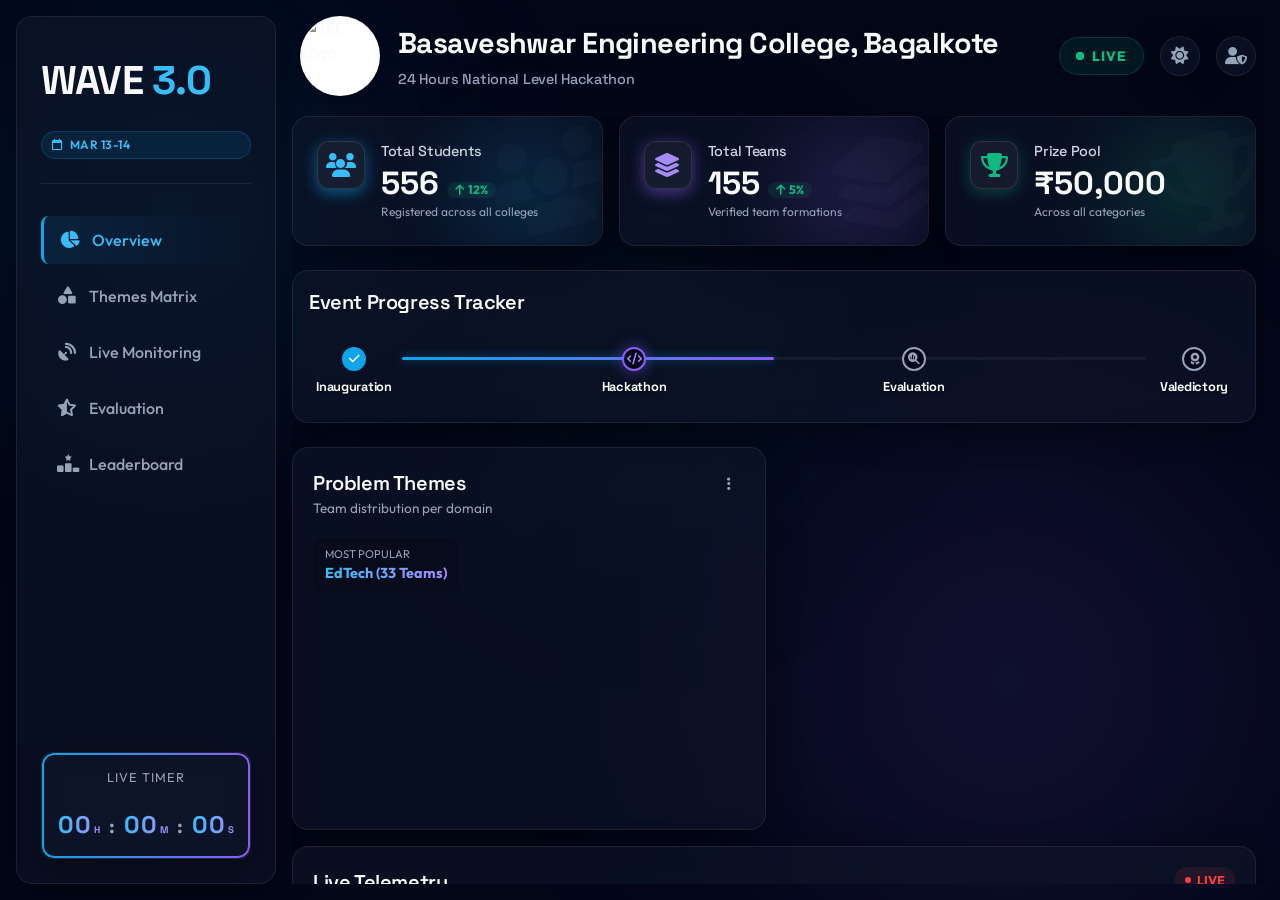
==== commit 0fdf054d: "Remove dates/timings from event tracker nodes & clean up status badge" ====
--- a/index.html
+++ b/index.html
@@ -56,6 +56,10 @@
             </div>
         </div>
         <div class="fs-particles" id="fsParticles"></div>
+        <a href="admin.html" target="_blank" class="fs-admin-btn" title="Open Admin Panel">
+            <i class="fa-solid fa-user-shield"></i>
+            <span>Admin Panel</span>
+        </a>
     </div>
 
     <!-- Ambient Background Effects -->
@@ -150,7 +154,7 @@
 
                     <button class="icon-btn glass-panel" id="theme-toggle" title="Toggle Theme"><i
                             class="fa-solid fa-sun"></i></button>
-                    <button class="icon-btn glass-panel"><i class="fa-solid fa-user-shield"></i></button>
+                    <button class="icon-btn glass-panel" id="adminPanelBtn" title="Open Admin Panel"><i class="fa-solid fa-user-shield"></i></button>
                 </div>
             </header>
 
@@ -198,7 +202,7 @@
                 <section class="timeline-section glass-panel">
                     <div class="section-header">
                         <h2>Event Progress Tracker</h2>
-                        <span class="badge status-badge">Phase 3 Active</span>
+
                     </div>
 
                     <div class="timeline-container">
@@ -207,22 +211,18 @@
                             <div class="node completed">
                                 <div class="node-icon"><i class="fa-solid fa-check"></i></div>
                                 <h4>Inauguration</h4>
-                                <p>Mar 13, 10 AM</p>
                             </div>
                             <div class="node active pulse-node">
                                 <div class="node-icon"><i class="fa-solid fa-code"></i></div>
                                 <h4>Hackathon</h4>
-                                <p>Mar 13-14 (12 PM)</p>
                             </div>
                             <div class="node">
                                 <div class="node-icon"><i class="fa-solid fa-magnifying-glass-chart"></i></div>
                                 <h4>Evaluation</h4>
-                                <p>Mar 14 (12 PM)</p>
                             </div>
                             <div class="node">
                                 <div class="node-icon"><i class="fa-solid fa-award"></i></div>
                                 <h4>Valedictory</h4>
-                                <p>Mar 14, 1 PM</p>
                             </div>
                         </div>
                     </div>
@@ -352,22 +352,22 @@
                                     <div
                                         style="display: flex; justify-content: space-between; font-size: 0.85rem; padding: 4px 0;">
                                         <span style="color: var(--text-main); font-weight: 500;">1st Phase</span> <span
-                                            style="color: var(--text-muted);">12 PM - 2 PM</span>
+                                            style="color: var(--text-muted);">1 PM - 3 PM</span>
                                     </div>
                                     <div
                                         style="display: flex; justify-content: space-between; font-size: 0.85rem; padding: 4px 0; border-bottom: 1px dashed rgba(255,255,255,0.05);">
                                         <span style="color: var(--text-main); font-weight: 500; padding-left: 10px; font-size: 0.8rem; opacity: 0.8;">└ Evaluation</span> <span
-                                            style="color: var(--text-muted);">2 PM - 5 PM</span>
+                                            style="color: var(--text-muted);">3 PM - 6 PM</span>
                                     </div>
                                     <div
                                         style="display: flex; justify-content: space-between; font-size: 0.85rem; padding: 4px 0;">
                                         <span style="color: var(--text-main); font-weight: 500;">2nd Phase</span> <span
-                                            style="color: var(--text-muted);">5 PM - 8 PM</span>
+                                            style="color: var(--text-muted);">6 PM - 9 PM</span>
                                     </div>
                                     <div
                                         style="display: flex; justify-content: space-between; font-size: 0.85rem; padding: 4px 0; border-bottom: 1px dashed rgba(255,255,255,0.05);">
                                         <span style="color: var(--text-main); font-weight: 500; padding-left: 10px; font-size: 0.8rem; opacity: 0.8;">└ Evaluation</span> <span
-                                            style="color: var(--text-muted);">8 PM - 11 PM</span>
+                                            style="color: var(--text-muted);">9 PM - 12 AM</span>
                                     </div>
 
                                     <div
@@ -376,17 +376,17 @@
                                     <div
                                         style="display: flex; justify-content: space-between; font-size: 0.85rem; padding: 4px 0;">
                                         <span style="color: var(--text-main); font-weight: 500;">3rd Phase</span> <span
-                                            style="color: var(--text-muted);">11 PM - 9 AM</span>
+                                            style="color: var(--text-muted);">12 AM - 10 AM</span>
                                     </div>
                                     <div
                                         style="display: flex; justify-content: space-between; font-size: 0.85rem; padding: 4px 0; border-bottom: 1px dashed rgba(255,255,255,0.05);">
                                         <span style="color: var(--text-main); font-weight: 500; padding-left: 10px; font-size: 0.8rem; opacity: 0.8;">└ Evaluation</span> <span
-                                            style="color: var(--text-muted);">9 AM - 12 PM</span>
+                                            style="color: var(--text-muted);">10 AM - 1 PM</span>
                                     </div>
                                     <div
                                         style="display: flex; justify-content: space-between; font-size: 0.85rem; padding: 4px 0;">
                                         <span style="color: var(--text-main); font-weight: 500;">Finalization</span>
-                                        <span style="color: var(--text-muted);">12 PM - 1 PM</span>
+                                        <span style="color: var(--text-muted);">1 PM - 2 PM</span>
                                     </div>
                                 </div>
                             </div>
--- a/styles.css
+++ b/styles.css
@@ -2267,6 +2267,42 @@
     text-transform: uppercase;
 }
 
+/* Admin button on fullscreen clock */
+.fs-admin-btn {
+    position: absolute;
+    bottom: 28px;
+    right: 28px;
+    z-index: 10;
+    display: flex;
+    align-items: center;
+    gap: 8px;
+    padding: 10px 20px;
+    border-radius: 12px;
+    background: rgba(255, 255, 255, 0.05);
+    border: 1px solid rgba(255, 255, 255, 0.08);
+    color: rgba(148, 163, 184, 0.5);
+    font-family: 'Space Grotesk', sans-serif;
+    font-size: 0.8rem;
+    font-weight: 600;
+    text-decoration: none;
+    letter-spacing: 1px;
+    transition: all 0.3s ease;
+    backdrop-filter: blur(8px);
+    -webkit-backdrop-filter: blur(8px);
+}
+
+.fs-admin-btn:hover {
+    background: rgba(14, 165, 233, 0.15);
+    border-color: rgba(14, 165, 233, 0.3);
+    color: #38bdf8;
+    box-shadow: 0 0 20px rgba(14, 165, 233, 0.15);
+    transform: translateY(-2px);
+}
+
+.fs-admin-btn i {
+    font-size: 0.9rem;
+}
+
 /* Floating particles */
 .fs-particles {
     position: absolute;
